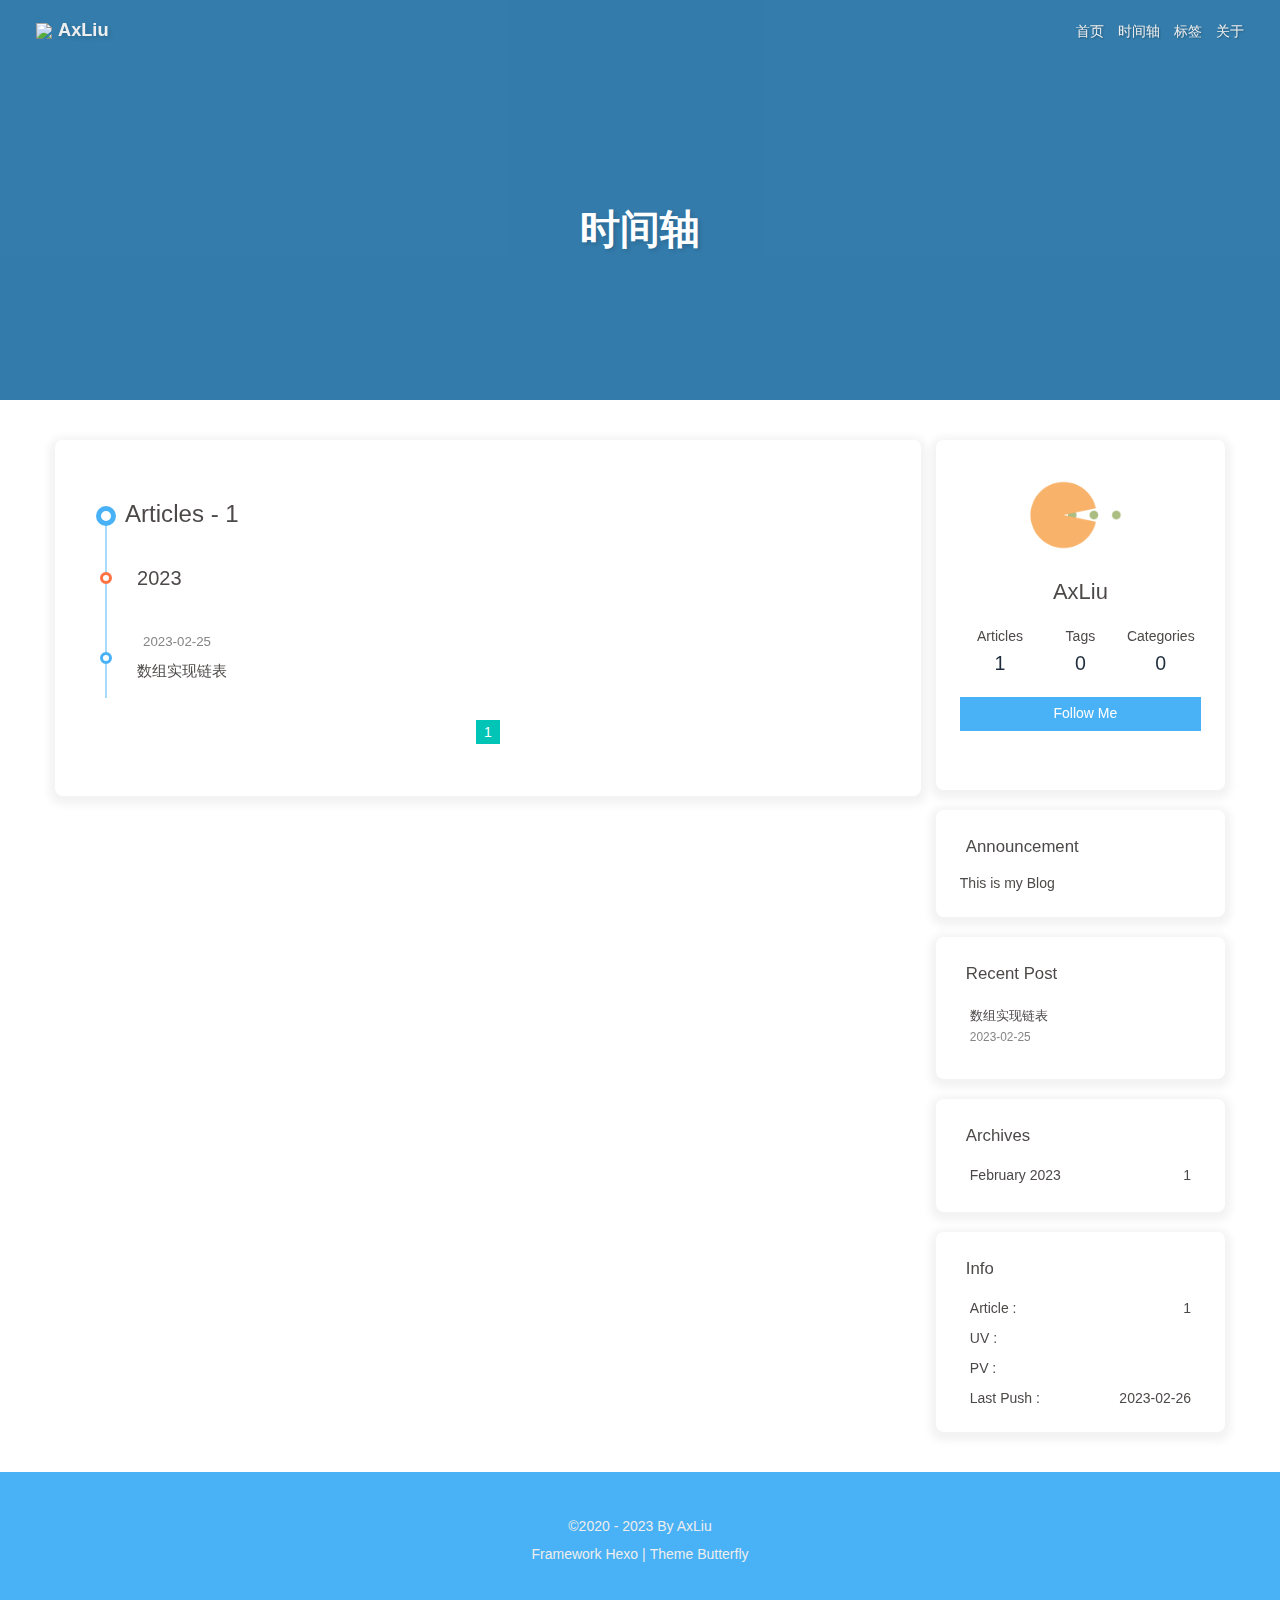
==== archives/index.html @ 7ba91d06 "Site updated: 2023-02-26 23:54:55" ====
<!DOCTYPE html><html lang="en" data-theme="light"><head><meta charset="UTF-8"><meta http-equiv="X-UA-Compatible" content="IE=edge"><meta name="viewport" content="width=device-width, initial-scale=1.0, maximum-scale=1.0"><title>时间轴 | AxLiu</title><meta name="author" content="AxLiu"><meta name="copyright" content="AxLiu"><meta name="format-detection" content="telephone=no"><meta name="theme-color" content="#ffffff"><meta property="og:type" content="website">
<meta property="og:title" content="时间轴">
<meta property="og:url" content="http://example.com/archives/index.html">
<meta property="og:site_name" content="AxLiu">
<meta property="og:locale" content="en_US">
<meta property="og:image" content="https://cdn.jsdelivr.net/gh/AxLiupore/Hexo-images@main/images/%E5%BE%AE%E4%BF%A1%E5%9B%BE%E7%89%87_20221120155552.jpg">
<meta property="article:author" content="AxLiu">
<meta name="twitter:card" content="summary">
<meta name="twitter:image" content="https://cdn.jsdelivr.net/gh/AxLiupore/Hexo-images@main/images/%E5%BE%AE%E4%BF%A1%E5%9B%BE%E7%89%87_20221120155552.jpg"><link rel="shortcut icon" href="/img/favicon.png"><link rel="canonical" href="http://example.com/archives/index.html"><link rel="preconnect" href="//cdn.jsdelivr.net"/><link rel="preconnect" href="//busuanzi.ibruce.info"/><link rel="stylesheet" href="/css/index.css"><link rel="stylesheet" href="https://cdn.jsdelivr.net/npm/@fortawesome/fontawesome-free/css/all.min.css" media="print" onload="this.media='all'"><link rel="stylesheet" href="https://cdn.jsdelivr.net/npm/@fancyapps/ui/dist/fancybox.min.css" media="print" onload="this.media='all'"><script>const GLOBAL_CONFIG = { 
  root: '/',
  algolia: undefined,
  localSearch: undefined,
  translate: undefined,
  noticeOutdate: undefined,
  highlight: {"plugin":"highlighjs","highlightCopy":true,"highlightLang":true,"highlightHeightLimit":230},
  copy: {
    success: 'Copy successfully',
    error: 'Copy error',
    noSupport: 'The browser does not support'
  },
  relativeDate: {
    homepage: false,
    post: false
  },
  runtime: '',
  date_suffix: {
    just: 'Just',
    min: 'minutes ago',
    hour: 'hours ago',
    day: 'days ago',
    month: 'months ago'
  },
  copyright: undefined,
  lightbox: 'fancybox',
  Snackbar: undefined,
  source: {
    justifiedGallery: {
      js: 'https://cdn.jsdelivr.net/npm/flickr-justified-gallery/dist/fjGallery.min.js',
      css: 'https://cdn.jsdelivr.net/npm/flickr-justified-gallery/dist/fjGallery.min.css'
    }
  },
  isPhotoFigcaption: false,
  islazyload: false,
  isAnchor: false,
  percent: {
    toc: true,
    rightside: false,
  }
}</script><script id="config-diff">var GLOBAL_CONFIG_SITE = {
  title: '时间轴',
  isPost: false,
  isHome: false,
  isHighlightShrink: false,
  isToc: false,
  postUpdate: '2023-02-26 23:54:55'
}</script><noscript><style type="text/css">
  #nav {
    opacity: 1
  }
  .justified-gallery img {
    opacity: 1
  }

  #recent-posts time,
  #post-meta time {
    display: inline !important
  }
</style></noscript><script>(win=>{
    win.saveToLocal = {
      set: function setWithExpiry(key, value, ttl) {
        if (ttl === 0) return
        const now = new Date()
        const expiryDay = ttl * 86400000
        const item = {
          value: value,
          expiry: now.getTime() + expiryDay,
        }
        localStorage.setItem(key, JSON.stringify(item))
      },

      get: function getWithExpiry(key) {
        const itemStr = localStorage.getItem(key)

        if (!itemStr) {
          return undefined
        }
        const item = JSON.parse(itemStr)
        const now = new Date()

        if (now.getTime() > item.expiry) {
          localStorage.removeItem(key)
          return undefined
        }
        return item.value
      }
    }
  
    win.getScript = url => new Promise((resolve, reject) => {
      const script = document.createElement('script')
      script.src = url
      script.async = true
      script.onerror = reject
      script.onload = script.onreadystatechange = function() {
        const loadState = this.readyState
        if (loadState && loadState !== 'loaded' && loadState !== 'complete') return
        script.onload = script.onreadystatechange = null
        resolve()
      }
      document.head.appendChild(script)
    })
  
    win.getCSS = (url,id = false) => new Promise((resolve, reject) => {
      const link = document.createElement('link')
      link.rel = 'stylesheet'
      link.href = url
      if (id) link.id = id
      link.onerror = reject
      link.onload = link.onreadystatechange = function() {
        const loadState = this.readyState
        if (loadState && loadState !== 'loaded' && loadState !== 'complete') return
        link.onload = link.onreadystatechange = null
        resolve()
      }
      document.head.appendChild(link)
    })
  
      win.activateDarkMode = function () {
        document.documentElement.setAttribute('data-theme', 'dark')
        if (document.querySelector('meta[name="theme-color"]') !== null) {
          document.querySelector('meta[name="theme-color"]').setAttribute('content', '#0d0d0d')
        }
      }
      win.activateLightMode = function () {
        document.documentElement.setAttribute('data-theme', 'light')
        if (document.querySelector('meta[name="theme-color"]') !== null) {
          document.querySelector('meta[name="theme-color"]').setAttribute('content', '#ffffff')
        }
      }
      const t = saveToLocal.get('theme')
    
          if (t === 'dark') activateDarkMode()
          else if (t === 'light') activateLightMode()
        
      const asideStatus = saveToLocal.get('aside-status')
      if (asideStatus !== undefined) {
        if (asideStatus === 'hide') {
          document.documentElement.classList.add('hide-aside')
        } else {
          document.documentElement.classList.remove('hide-aside')
        }
      }
    
    const detectApple = () => {
      if(/iPad|iPhone|iPod|Macintosh/.test(navigator.userAgent)){
        document.documentElement.classList.add('apple')
      }
    }
    detectApple()
    })(window)</script><meta name="generator" content="Hexo 6.3.0"></head><body><div id="web_bg"></div><div id="sidebar"><div id="menu-mask"></div><div id="sidebar-menus"><div class="avatar-img is-center"><img src="https://cdn.jsdelivr.net/gh/AxLiupore/Hexo-images@main/images/%E5%BE%AE%E4%BF%A1%E5%9B%BE%E7%89%87_20221120155552.jpg" onerror="onerror=null;src='/img/friend_404.gif'" alt="avatar"/></div><div class="sidebar-site-data site-data is-center"><a href="/archives/"><div class="headline">Articles</div><div class="length-num">1</div></a><a href="/tags/"><div class="headline">Tags</div><div class="length-num">0</div></a><a href="/categories/"><div class="headline">Categories</div><div class="length-num">0</div></a></div><hr/><div class="menus_items"><div class="menus_item"><a class="site-page" href="/"><i class="fa-fw fas fa-home"></i><span> 首页</span></a></div><div class="menus_item"><a class="site-page" href="/archives/"><i class="fa-fw fas fa-archive"></i><span> 时间轴</span></a></div><div class="menus_item"><a class="site-page" href="/tags/"><i class="fa-fw fas fa-tags"></i><span> 标签</span></a></div><div class="menus_item"><a class="site-page" href="/about/"><i class="fa-fw fas fa-heart"></i><span> 关于</span></a></div></div></div></div><div class="page" id="body-wrap"><header class="not-home-page" id="page-header"><nav id="nav"><span id="blog-info"><a href="/" title="AxLiu"><img class="site-icon" src="https://cdn.jsdelivr.net/gh/AxLiupore/Hexo-images@main/images/a0092f9ecc8a70c751312e664e17a0a.png"/><span class="site-name">AxLiu</span></a></span><div id="menus"><div class="menus_items"><div class="menus_item"><a class="site-page" href="/"><i class="fa-fw fas fa-home"></i><span> 首页</span></a></div><div class="menus_item"><a class="site-page" href="/archives/"><i class="fa-fw fas fa-archive"></i><span> 时间轴</span></a></div><div class="menus_item"><a class="site-page" href="/tags/"><i class="fa-fw fas fa-tags"></i><span> 标签</span></a></div><div class="menus_item"><a class="site-page" href="/about/"><i class="fa-fw fas fa-heart"></i><span> 关于</span></a></div></div><div id="toggle-menu"><a class="site-page" href="javascript:void(0);"><i class="fas fa-bars fa-fw"></i></a></div></div></nav><div id="page-site-info"><h1 id="site-title">时间轴</h1></div></header><main class="layout" id="content-inner"><div id="archive"><div class="article-sort-title">Articles - 1</div><div class="article-sort"><div class="article-sort-item year">2023</div><div class="article-sort-item no-article-cover"><div class="article-sort-item-info"><div class="article-sort-item-time"><i class="far fa-calendar-alt"></i><time class="post-meta-date-created" datetime="2023-02-25T13:13:46.000Z" title="Created 2023-02-25 21:13:46">2023-02-25</time></div><a class="article-sort-item-title" href="/2023/02/25/%E6%95%B0%E7%BB%84%E5%AE%9E%E7%8E%B0%E9%93%BE%E8%A1%A8/" title="数组实现链表">数组实现链表</a></div></div></div><nav id="pagination"><div class="pagination"><span class="page-number current">1</span></div></nav></div><div class="aside-content" id="aside-content"><div class="card-widget card-info"><div class="is-center"><div class="avatar-img"><img src="https://cdn.jsdelivr.net/gh/AxLiupore/Hexo-images@main/images/%E5%BE%AE%E4%BF%A1%E5%9B%BE%E7%89%87_20221120155552.jpg" onerror="this.onerror=null;this.src='/img/friend_404.gif'" alt="avatar"/></div><div class="author-info__name">AxLiu</div><div class="author-info__description"></div></div><div class="card-info-data site-data is-center"><a href="/archives/"><div class="headline">Articles</div><div class="length-num">1</div></a><a href="/tags/"><div class="headline">Tags</div><div class="length-num">0</div></a><a href="/categories/"><div class="headline">Categories</div><div class="length-num">0</div></a></div><a id="card-info-btn" target="_blank" rel="noopener" href="https://github.com/AxLiupore"><i class="fab fa-github"></i><span>Follow Me</span></a><div class="card-info-social-icons is-center"><a class="social-icon" href="https://github.com/AxLiupore" target="_blank" title="Github"><i class="fab fa-github"></i></a><a class="social-icon" href="/276836658@qq.com" target="_blank" title="Email"><i class="fas fa-envelope"></i></a></div></div><div class="card-widget card-announcement"><div class="item-headline"><i class="fas fa-bullhorn fa-shake"></i><span>Announcement</span></div><div class="announcement_content">This is my Blog</div></div><div class="sticky_layout"><div class="card-widget card-recent-post"><div class="item-headline"><i class="fas fa-history"></i><span>Recent Post</span></div><div class="aside-list"><div class="aside-list-item no-cover"><div class="content"><a class="title" href="/2023/02/25/%E6%95%B0%E7%BB%84%E5%AE%9E%E7%8E%B0%E9%93%BE%E8%A1%A8/" title="数组实现链表">数组实现链表</a><time datetime="2023-02-25T13:13:46.000Z" title="Created 2023-02-25 21:13:46">2023-02-25</time></div></div></div></div><div class="card-widget card-archives"><div class="item-headline"><i class="fas fa-archive"></i><span>Archives</span></div><ul class="card-archive-list"><li class="card-archive-list-item"><a class="card-archive-list-link" href="/archives/2023/02/"><span class="card-archive-list-date">February 2023</span><span class="card-archive-list-count">1</span></a></li></ul></div><div class="card-widget card-webinfo"><div class="item-headline"><i class="fas fa-chart-line"></i><span>Info</span></div><div class="webinfo"><div class="webinfo-item"><div class="item-name">Article :</div><div class="item-count">1</div></div><div class="webinfo-item"><div class="item-name">UV :</div><div class="item-count" id="busuanzi_value_site_uv"><i class="fa-solid fa-spinner fa-spin"></i></div></div><div class="webinfo-item"><div class="item-name">PV :</div><div class="item-count" id="busuanzi_value_site_pv"><i class="fa-solid fa-spinner fa-spin"></i></div></div><div class="webinfo-item"><div class="item-name">Last Push :</div><div class="item-count" id="last-push-date" data-lastPushDate="2023-02-26T15:54:55.258Z"><i class="fa-solid fa-spinner fa-spin"></i></div></div></div></div></div></div></main><footer id="footer"><div id="footer-wrap"><div class="copyright">&copy;2020 - 2023 By AxLiu</div><div class="framework-info"><span>Framework </span><a target="_blank" rel="noopener" href="https://hexo.io">Hexo</a><span class="footer-separator">|</span><span>Theme </span><a target="_blank" rel="noopener" href="https://github.com/jerryc127/hexo-theme-butterfly">Butterfly</a></div></div></footer></div><div id="rightside"><div id="rightside-config-hide"><button id="darkmode" type="button" title="Switch Between Light And Dark Mode"><i class="fas fa-adjust"></i></button><button id="hide-aside-btn" type="button" title="Toggle between single-column and double-column"><i class="fas fa-arrows-alt-h"></i></button></div><div id="rightside-config-show"><button id="rightside_config" type="button" title="Setting"><i class="fas fa-cog fa-spin"></i></button><button id="go-up" type="button" title="Back To Top"><span class="scroll-percent"></span><i class="fas fa-arrow-up"></i></button></div></div><div><script src="/js/utils.js"></script><script src="/js/main.js"></script><script src="https://cdn.jsdelivr.net/npm/@fancyapps/ui/dist/fancybox.umd.min.js"></script><div class="js-pjax"></div><script async data-pjax src="//busuanzi.ibruce.info/busuanzi/2.3/busuanzi.pure.mini.js"></script></div></body></html>
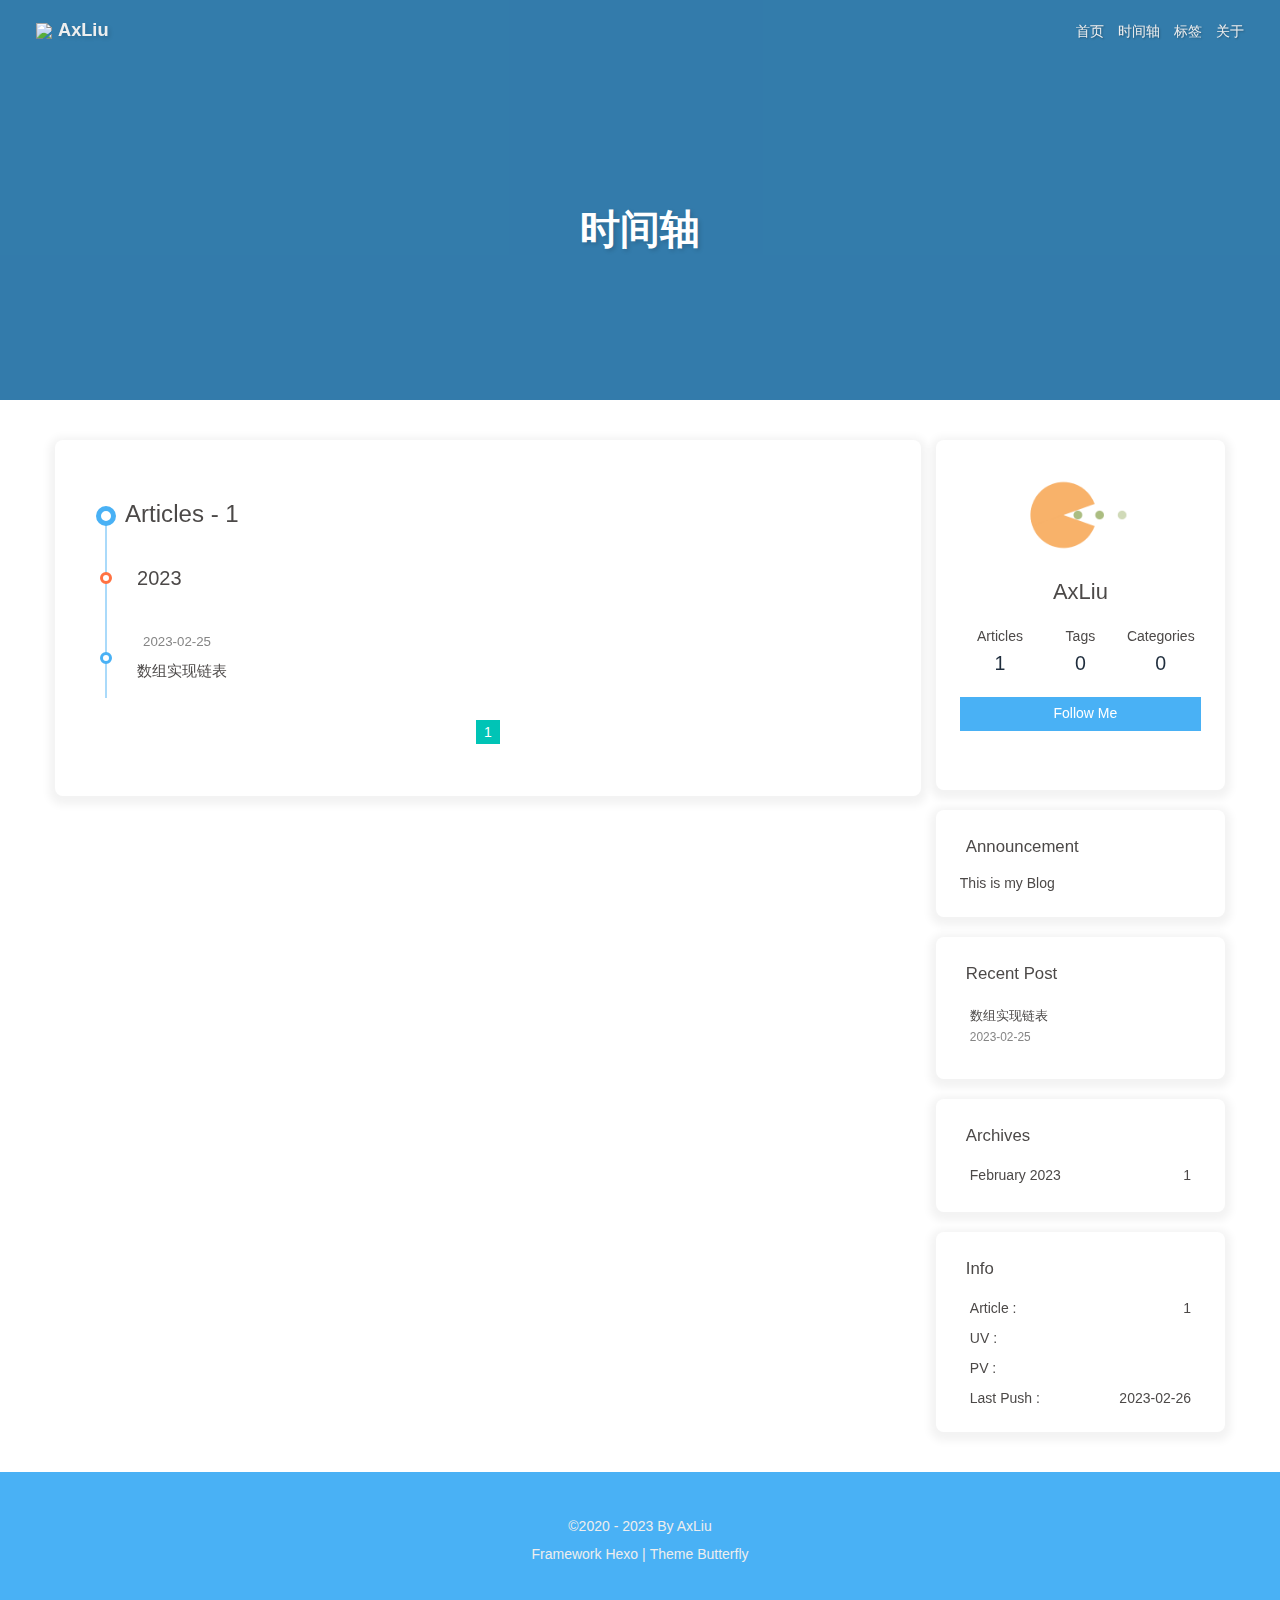
==== commit 728dbd9a: "Site updated: 2023-02-27 00:10:09" ====
--- a/archives/index.html
+++ b/archives/index.html
@@ -52,7 +52,7 @@
   isHome: false,
   isHighlightShrink: false,
   isToc: false,
-  postUpdate: '2023-02-26 23:54:55'
+  postUpdate: '2023-02-27 00:10:09'
 }</script><noscript><style type="text/css">
   #nav {
     opacity: 1
@@ -156,4 +156,4 @@
       }
     }
     detectApple()
-    })(window)</script><meta name="generator" content="Hexo 6.3.0"></head><body><div id="web_bg"></div><div id="sidebar"><div id="menu-mask"></div><div id="sidebar-menus"><div class="avatar-img is-center"><img src="https://cdn.jsdelivr.net/gh/AxLiupore/Hexo-images@main/images/%E5%BE%AE%E4%BF%A1%E5%9B%BE%E7%89%87_20221120155552.jpg" onerror="onerror=null;src='/img/friend_404.gif'" alt="avatar"/></div><div class="sidebar-site-data site-data is-center"><a href="/archives/"><div class="headline">Articles</div><div class="length-num">1</div></a><a href="/tags/"><div class="headline">Tags</div><div class="length-num">0</div></a><a href="/categories/"><div class="headline">Categories</div><div class="length-num">0</div></a></div><hr/><div class="menus_items"><div class="menus_item"><a class="site-page" href="/"><i class="fa-fw fas fa-home"></i><span> 首页</span></a></div><div class="menus_item"><a class="site-page" href="/archives/"><i class="fa-fw fas fa-archive"></i><span> 时间轴</span></a></div><div class="menus_item"><a class="site-page" href="/tags/"><i class="fa-fw fas fa-tags"></i><span> 标签</span></a></div><div class="menus_item"><a class="site-page" href="/about/"><i class="fa-fw fas fa-heart"></i><span> 关于</span></a></div></div></div></div><div class="page" id="body-wrap"><header class="not-home-page" id="page-header"><nav id="nav"><span id="blog-info"><a href="/" title="AxLiu"><img class="site-icon" src="https://cdn.jsdelivr.net/gh/AxLiupore/Hexo-images@main/images/a0092f9ecc8a70c751312e664e17a0a.png"/><span class="site-name">AxLiu</span></a></span><div id="menus"><div class="menus_items"><div class="menus_item"><a class="site-page" href="/"><i class="fa-fw fas fa-home"></i><span> 首页</span></a></div><div class="menus_item"><a class="site-page" href="/archives/"><i class="fa-fw fas fa-archive"></i><span> 时间轴</span></a></div><div class="menus_item"><a class="site-page" href="/tags/"><i class="fa-fw fas fa-tags"></i><span> 标签</span></a></div><div class="menus_item"><a class="site-page" href="/about/"><i class="fa-fw fas fa-heart"></i><span> 关于</span></a></div></div><div id="toggle-menu"><a class="site-page" href="javascript:void(0);"><i class="fas fa-bars fa-fw"></i></a></div></div></nav><div id="page-site-info"><h1 id="site-title">时间轴</h1></div></header><main class="layout" id="content-inner"><div id="archive"><div class="article-sort-title">Articles - 1</div><div class="article-sort"><div class="article-sort-item year">2023</div><div class="article-sort-item no-article-cover"><div class="article-sort-item-info"><div class="article-sort-item-time"><i class="far fa-calendar-alt"></i><time class="post-meta-date-created" datetime="2023-02-25T13:13:46.000Z" title="Created 2023-02-25 21:13:46">2023-02-25</time></div><a class="article-sort-item-title" href="/2023/02/25/%E6%95%B0%E7%BB%84%E5%AE%9E%E7%8E%B0%E9%93%BE%E8%A1%A8/" title="数组实现链表">数组实现链表</a></div></div></div><nav id="pagination"><div class="pagination"><span class="page-number current">1</span></div></nav></div><div class="aside-content" id="aside-content"><div class="card-widget card-info"><div class="is-center"><div class="avatar-img"><img src="https://cdn.jsdelivr.net/gh/AxLiupore/Hexo-images@main/images/%E5%BE%AE%E4%BF%A1%E5%9B%BE%E7%89%87_20221120155552.jpg" onerror="this.onerror=null;this.src='/img/friend_404.gif'" alt="avatar"/></div><div class="author-info__name">AxLiu</div><div class="author-info__description"></div></div><div class="card-info-data site-data is-center"><a href="/archives/"><div class="headline">Articles</div><div class="length-num">1</div></a><a href="/tags/"><div class="headline">Tags</div><div class="length-num">0</div></a><a href="/categories/"><div class="headline">Categories</div><div class="length-num">0</div></a></div><a id="card-info-btn" target="_blank" rel="noopener" href="https://github.com/AxLiupore"><i class="fab fa-github"></i><span>Follow Me</span></a><div class="card-info-social-icons is-center"><a class="social-icon" href="https://github.com/AxLiupore" target="_blank" title="Github"><i class="fab fa-github"></i></a><a class="social-icon" href="/276836658@qq.com" target="_blank" title="Email"><i class="fas fa-envelope"></i></a></div></div><div class="card-widget card-announcement"><div class="item-headline"><i class="fas fa-bullhorn fa-shake"></i><span>Announcement</span></div><div class="announcement_content">This is my Blog</div></div><div class="sticky_layout"><div class="card-widget card-recent-post"><div class="item-headline"><i class="fas fa-history"></i><span>Recent Post</span></div><div class="aside-list"><div class="aside-list-item no-cover"><div class="content"><a class="title" href="/2023/02/25/%E6%95%B0%E7%BB%84%E5%AE%9E%E7%8E%B0%E9%93%BE%E8%A1%A8/" title="数组实现链表">数组实现链表</a><time datetime="2023-02-25T13:13:46.000Z" title="Created 2023-02-25 21:13:46">2023-02-25</time></div></div></div></div><div class="card-widget card-archives"><div class="item-headline"><i class="fas fa-archive"></i><span>Archives</span></div><ul class="card-archive-list"><li class="card-archive-list-item"><a class="card-archive-list-link" href="/archives/2023/02/"><span class="card-archive-list-date">February 2023</span><span class="card-archive-list-count">1</span></a></li></ul></div><div class="card-widget card-webinfo"><div class="item-headline"><i class="fas fa-chart-line"></i><span>Info</span></div><div class="webinfo"><div class="webinfo-item"><div class="item-name">Article :</div><div class="item-count">1</div></div><div class="webinfo-item"><div class="item-name">UV :</div><div class="item-count" id="busuanzi_value_site_uv"><i class="fa-solid fa-spinner fa-spin"></i></div></div><div class="webinfo-item"><div class="item-name">PV :</div><div class="item-count" id="busuanzi_value_site_pv"><i class="fa-solid fa-spinner fa-spin"></i></div></div><div class="webinfo-item"><div class="item-name">Last Push :</div><div class="item-count" id="last-push-date" data-lastPushDate="2023-02-26T15:54:55.258Z"><i class="fa-solid fa-spinner fa-spin"></i></div></div></div></div></div></div></main><footer id="footer"><div id="footer-wrap"><div class="copyright">&copy;2020 - 2023 By AxLiu</div><div class="framework-info"><span>Framework </span><a target="_blank" rel="noopener" href="https://hexo.io">Hexo</a><span class="footer-separator">|</span><span>Theme </span><a target="_blank" rel="noopener" href="https://github.com/jerryc127/hexo-theme-butterfly">Butterfly</a></div></div></footer></div><div id="rightside"><div id="rightside-config-hide"><button id="darkmode" type="button" title="Switch Between Light And Dark Mode"><i class="fas fa-adjust"></i></button><button id="hide-aside-btn" type="button" title="Toggle between single-column and double-column"><i class="fas fa-arrows-alt-h"></i></button></div><div id="rightside-config-show"><button id="rightside_config" type="button" title="Setting"><i class="fas fa-cog fa-spin"></i></button><button id="go-up" type="button" title="Back To Top"><span class="scroll-percent"></span><i class="fas fa-arrow-up"></i></button></div></div><div><script src="/js/utils.js"></script><script src="/js/main.js"></script><script src="https://cdn.jsdelivr.net/npm/@fancyapps/ui/dist/fancybox.umd.min.js"></script><div class="js-pjax"></div><script async data-pjax src="//busuanzi.ibruce.info/busuanzi/2.3/busuanzi.pure.mini.js"></script></div></body></html>+    })(window)</script><meta name="generator" content="Hexo 6.3.0"></head><body><div id="web_bg"></div><div id="sidebar"><div id="menu-mask"></div><div id="sidebar-menus"><div class="avatar-img is-center"><img src="https://cdn.jsdelivr.net/gh/AxLiupore/Hexo-images@main/images/%E5%BE%AE%E4%BF%A1%E5%9B%BE%E7%89%87_20221120155552.jpg" onerror="onerror=null;src='/img/friend_404.gif'" alt="avatar"/></div><div class="sidebar-site-data site-data is-center"><a href="/archives/"><div class="headline">Articles</div><div class="length-num">1</div></a><a href="/tags/"><div class="headline">Tags</div><div class="length-num">0</div></a><a href="/categories/"><div class="headline">Categories</div><div class="length-num">0</div></a></div><hr/><div class="menus_items"><div class="menus_item"><a class="site-page" href="/"><i class="fa-fw fas fa-home"></i><span> 首页</span></a></div><div class="menus_item"><a class="site-page" href="/archives/"><i class="fa-fw fas fa-archive"></i><span> 时间轴</span></a></div><div class="menus_item"><a class="site-page" href="/tags/"><i class="fa-fw fas fa-tags"></i><span> 标签</span></a></div><div class="menus_item"><a class="site-page" href="/about/"><i class="fa-fw fas fa-heart"></i><span> 关于</span></a></div></div></div></div><div class="page" id="body-wrap"><header class="not-home-page" id="page-header"><nav id="nav"><span id="blog-info"><a href="/" title="AxLiu"><img class="site-icon" src="https://cdn.jsdelivr.net/gh/AxLiupore/Hexo-images@main/images/a0092f9ecc8a70c751312e664e17a0a.png"/><span class="site-name">AxLiu</span></a></span><div id="menus"><div class="menus_items"><div class="menus_item"><a class="site-page" href="/"><i class="fa-fw fas fa-home"></i><span> 首页</span></a></div><div class="menus_item"><a class="site-page" href="/archives/"><i class="fa-fw fas fa-archive"></i><span> 时间轴</span></a></div><div class="menus_item"><a class="site-page" href="/tags/"><i class="fa-fw fas fa-tags"></i><span> 标签</span></a></div><div class="menus_item"><a class="site-page" href="/about/"><i class="fa-fw fas fa-heart"></i><span> 关于</span></a></div></div><div id="toggle-menu"><a class="site-page" href="javascript:void(0);"><i class="fas fa-bars fa-fw"></i></a></div></div></nav><div id="page-site-info"><h1 id="site-title">时间轴</h1></div></header><main class="layout" id="content-inner"><div id="archive"><div class="article-sort-title">Articles - 1</div><div class="article-sort"><div class="article-sort-item year">2023</div><div class="article-sort-item no-article-cover"><div class="article-sort-item-info"><div class="article-sort-item-time"><i class="far fa-calendar-alt"></i><time class="post-meta-date-created" datetime="2023-02-25T13:13:46.000Z" title="Created 2023-02-25 21:13:46">2023-02-25</time></div><a class="article-sort-item-title" href="/2023/02/25/%E6%95%B0%E7%BB%84%E5%AE%9E%E7%8E%B0%E9%93%BE%E8%A1%A8/" title="数组实现链表">数组实现链表</a></div></div></div><nav id="pagination"><div class="pagination"><span class="page-number current">1</span></div></nav></div><div class="aside-content" id="aside-content"><div class="card-widget card-info"><div class="is-center"><div class="avatar-img"><img src="https://cdn.jsdelivr.net/gh/AxLiupore/Hexo-images@main/images/%E5%BE%AE%E4%BF%A1%E5%9B%BE%E7%89%87_20221120155552.jpg" onerror="this.onerror=null;this.src='/img/friend_404.gif'" alt="avatar"/></div><div class="author-info__name">AxLiu</div><div class="author-info__description"></div></div><div class="card-info-data site-data is-center"><a href="/archives/"><div class="headline">Articles</div><div class="length-num">1</div></a><a href="/tags/"><div class="headline">Tags</div><div class="length-num">0</div></a><a href="/categories/"><div class="headline">Categories</div><div class="length-num">0</div></a></div><a id="card-info-btn" target="_blank" rel="noopener" href="https://github.com/AxLiupore"><i class="fab fa-github"></i><span>Follow Me</span></a><div class="card-info-social-icons is-center"><a class="social-icon" href="https://github.com/AxLiupore" target="_blank" title="Github"><i class="fab fa-github"></i></a><a class="social-icon" href="/276836658@qq.com" target="_blank" title="Email"><i class="fas fa-envelope"></i></a></div></div><div class="card-widget card-announcement"><div class="item-headline"><i class="fas fa-bullhorn fa-shake"></i><span>Announcement</span></div><div class="announcement_content">This is my Blog</div></div><div class="sticky_layout"><div class="card-widget card-recent-post"><div class="item-headline"><i class="fas fa-history"></i><span>Recent Post</span></div><div class="aside-list"><div class="aside-list-item no-cover"><div class="content"><a class="title" href="/2023/02/25/%E6%95%B0%E7%BB%84%E5%AE%9E%E7%8E%B0%E9%93%BE%E8%A1%A8/" title="数组实现链表">数组实现链表</a><time datetime="2023-02-25T13:13:46.000Z" title="Created 2023-02-25 21:13:46">2023-02-25</time></div></div></div></div><div class="card-widget card-archives"><div class="item-headline"><i class="fas fa-archive"></i><span>Archives</span></div><ul class="card-archive-list"><li class="card-archive-list-item"><a class="card-archive-list-link" href="/archives/2023/02/"><span class="card-archive-list-date">February 2023</span><span class="card-archive-list-count">1</span></a></li></ul></div><div class="card-widget card-webinfo"><div class="item-headline"><i class="fas fa-chart-line"></i><span>Info</span></div><div class="webinfo"><div class="webinfo-item"><div class="item-name">Article :</div><div class="item-count">1</div></div><div class="webinfo-item"><div class="item-name">UV :</div><div class="item-count" id="busuanzi_value_site_uv"><i class="fa-solid fa-spinner fa-spin"></i></div></div><div class="webinfo-item"><div class="item-name">PV :</div><div class="item-count" id="busuanzi_value_site_pv"><i class="fa-solid fa-spinner fa-spin"></i></div></div><div class="webinfo-item"><div class="item-name">Last Push :</div><div class="item-count" id="last-push-date" data-lastPushDate="2023-02-26T16:10:09.525Z"><i class="fa-solid fa-spinner fa-spin"></i></div></div></div></div></div></div></main><footer id="footer"><div id="footer-wrap"><div class="copyright">&copy;2020 - 2023 By AxLiu</div><div class="framework-info"><span>Framework </span><a target="_blank" rel="noopener" href="https://hexo.io">Hexo</a><span class="footer-separator">|</span><span>Theme </span><a target="_blank" rel="noopener" href="https://github.com/jerryc127/hexo-theme-butterfly">Butterfly</a></div></div></footer></div><div id="rightside"><div id="rightside-config-hide"><button id="darkmode" type="button" title="Switch Between Light And Dark Mode"><i class="fas fa-adjust"></i></button><button id="hide-aside-btn" type="button" title="Toggle between single-column and double-column"><i class="fas fa-arrows-alt-h"></i></button></div><div id="rightside-config-show"><button id="rightside_config" type="button" title="Setting"><i class="fas fa-cog fa-spin"></i></button><button id="go-up" type="button" title="Back To Top"><span class="scroll-percent"></span><i class="fas fa-arrow-up"></i></button></div></div><div><script src="/js/utils.js"></script><script src="/js/main.js"></script><script src="https://cdn.jsdelivr.net/npm/@fancyapps/ui/dist/fancybox.umd.min.js"></script><div class="js-pjax"></div><script async data-pjax src="//busuanzi.ibruce.info/busuanzi/2.3/busuanzi.pure.mini.js"></script></div></body></html>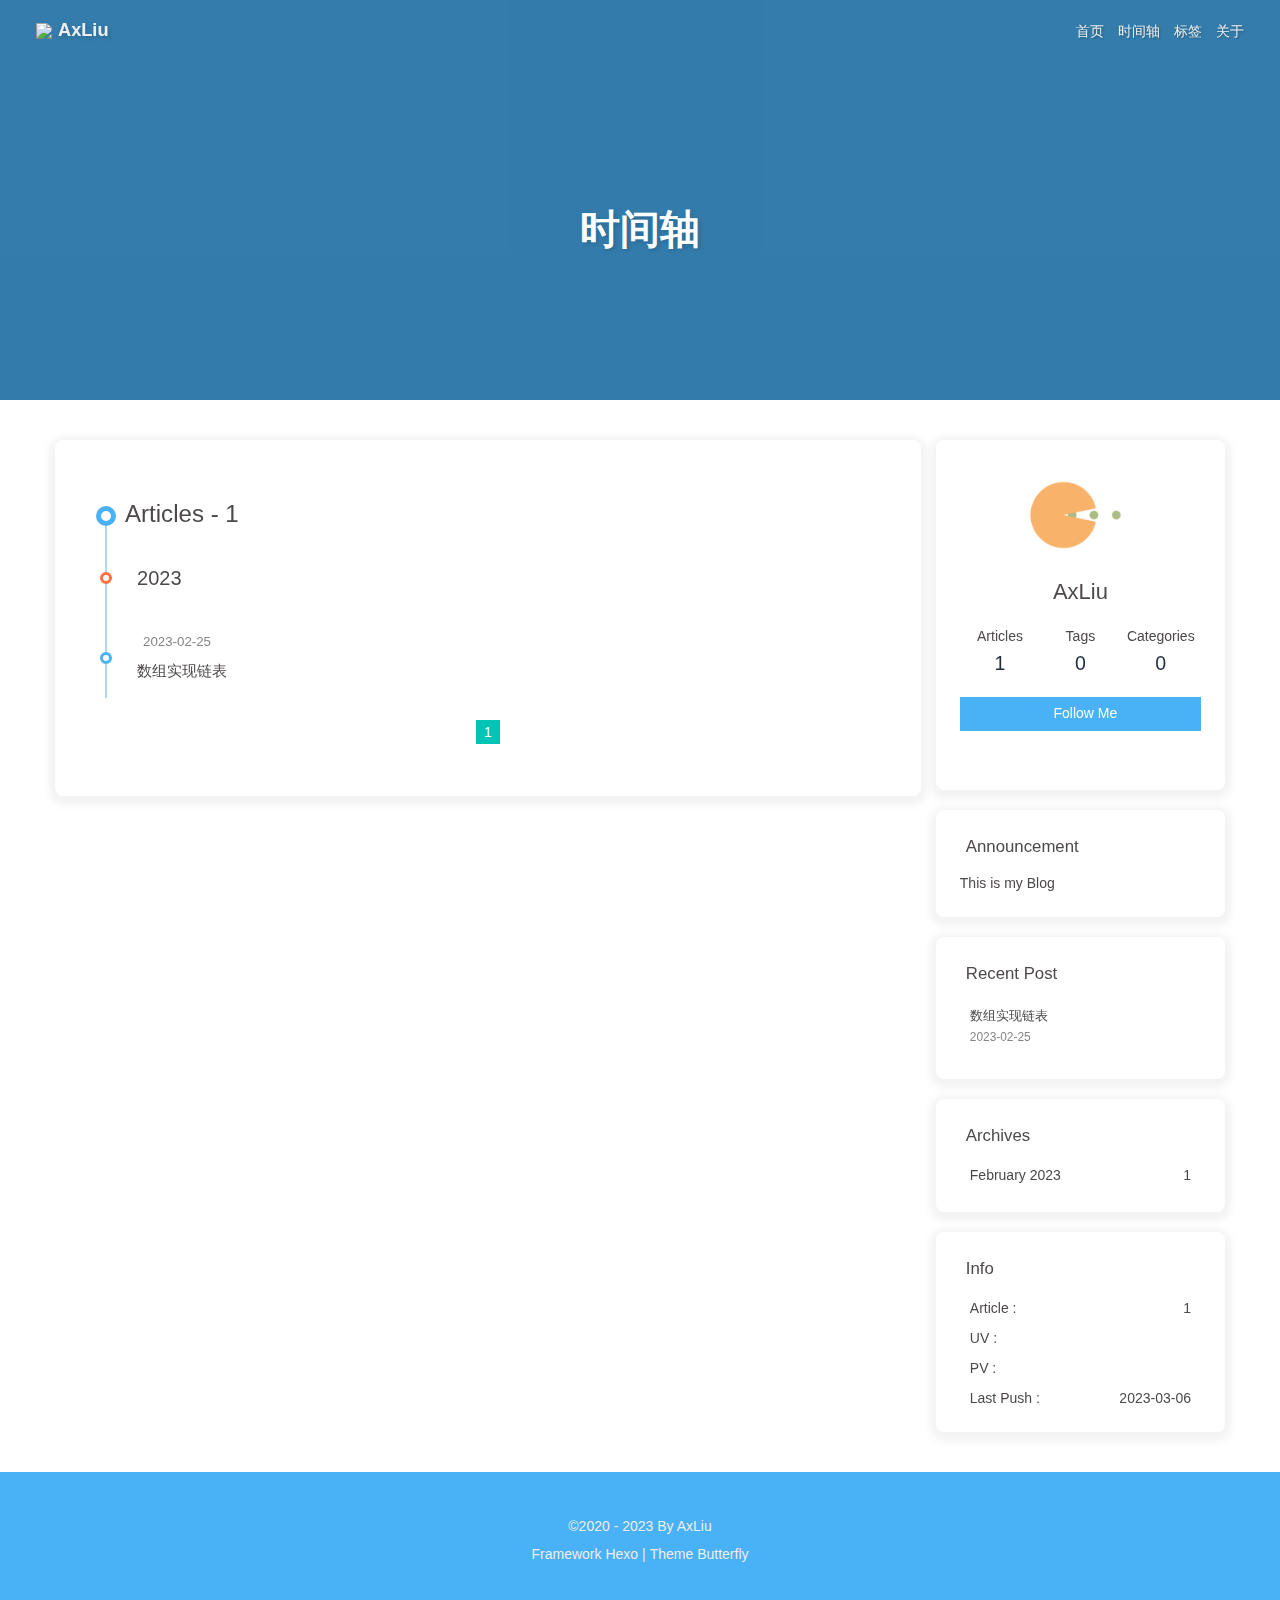
==== commit 59f405c1: "Site updated: 2023-03-06 18:34:09" ====
--- a/archives/index.html
+++ b/archives/index.html
@@ -52,7 +52,7 @@
   isHome: false,
   isHighlightShrink: false,
   isToc: false,
-  postUpdate: '2023-02-27 00:10:09'
+  postUpdate: '2023-03-06 18:34:00'
 }</script><noscript><style type="text/css">
   #nav {
     opacity: 1
@@ -156,4 +156,4 @@
       }
     }
     detectApple()
-    })(window)</script><meta name="generator" content="Hexo 6.3.0"></head><body><div id="web_bg"></div><div id="sidebar"><div id="menu-mask"></div><div id="sidebar-menus"><div class="avatar-img is-center"><img src="https://cdn.jsdelivr.net/gh/AxLiupore/Hexo-images@main/images/%E5%BE%AE%E4%BF%A1%E5%9B%BE%E7%89%87_20221120155552.jpg" onerror="onerror=null;src='/img/friend_404.gif'" alt="avatar"/></div><div class="sidebar-site-data site-data is-center"><a href="/archives/"><div class="headline">Articles</div><div class="length-num">1</div></a><a href="/tags/"><div class="headline">Tags</div><div class="length-num">0</div></a><a href="/categories/"><div class="headline">Categories</div><div class="length-num">0</div></a></div><hr/><div class="menus_items"><div class="menus_item"><a class="site-page" href="/"><i class="fa-fw fas fa-home"></i><span> 首页</span></a></div><div class="menus_item"><a class="site-page" href="/archives/"><i class="fa-fw fas fa-archive"></i><span> 时间轴</span></a></div><div class="menus_item"><a class="site-page" href="/tags/"><i class="fa-fw fas fa-tags"></i><span> 标签</span></a></div><div class="menus_item"><a class="site-page" href="/about/"><i class="fa-fw fas fa-heart"></i><span> 关于</span></a></div></div></div></div><div class="page" id="body-wrap"><header class="not-home-page" id="page-header"><nav id="nav"><span id="blog-info"><a href="/" title="AxLiu"><img class="site-icon" src="https://cdn.jsdelivr.net/gh/AxLiupore/Hexo-images@main/images/a0092f9ecc8a70c751312e664e17a0a.png"/><span class="site-name">AxLiu</span></a></span><div id="menus"><div class="menus_items"><div class="menus_item"><a class="site-page" href="/"><i class="fa-fw fas fa-home"></i><span> 首页</span></a></div><div class="menus_item"><a class="site-page" href="/archives/"><i class="fa-fw fas fa-archive"></i><span> 时间轴</span></a></div><div class="menus_item"><a class="site-page" href="/tags/"><i class="fa-fw fas fa-tags"></i><span> 标签</span></a></div><div class="menus_item"><a class="site-page" href="/about/"><i class="fa-fw fas fa-heart"></i><span> 关于</span></a></div></div><div id="toggle-menu"><a class="site-page" href="javascript:void(0);"><i class="fas fa-bars fa-fw"></i></a></div></div></nav><div id="page-site-info"><h1 id="site-title">时间轴</h1></div></header><main class="layout" id="content-inner"><div id="archive"><div class="article-sort-title">Articles - 1</div><div class="article-sort"><div class="article-sort-item year">2023</div><div class="article-sort-item no-article-cover"><div class="article-sort-item-info"><div class="article-sort-item-time"><i class="far fa-calendar-alt"></i><time class="post-meta-date-created" datetime="2023-02-25T13:13:46.000Z" title="Created 2023-02-25 21:13:46">2023-02-25</time></div><a class="article-sort-item-title" href="/2023/02/25/%E6%95%B0%E7%BB%84%E5%AE%9E%E7%8E%B0%E9%93%BE%E8%A1%A8/" title="数组实现链表">数组实现链表</a></div></div></div><nav id="pagination"><div class="pagination"><span class="page-number current">1</span></div></nav></div><div class="aside-content" id="aside-content"><div class="card-widget card-info"><div class="is-center"><div class="avatar-img"><img src="https://cdn.jsdelivr.net/gh/AxLiupore/Hexo-images@main/images/%E5%BE%AE%E4%BF%A1%E5%9B%BE%E7%89%87_20221120155552.jpg" onerror="this.onerror=null;this.src='/img/friend_404.gif'" alt="avatar"/></div><div class="author-info__name">AxLiu</div><div class="author-info__description"></div></div><div class="card-info-data site-data is-center"><a href="/archives/"><div class="headline">Articles</div><div class="length-num">1</div></a><a href="/tags/"><div class="headline">Tags</div><div class="length-num">0</div></a><a href="/categories/"><div class="headline">Categories</div><div class="length-num">0</div></a></div><a id="card-info-btn" target="_blank" rel="noopener" href="https://github.com/AxLiupore"><i class="fab fa-github"></i><span>Follow Me</span></a><div class="card-info-social-icons is-center"><a class="social-icon" href="https://github.com/AxLiupore" target="_blank" title="Github"><i class="fab fa-github"></i></a><a class="social-icon" href="/276836658@qq.com" target="_blank" title="Email"><i class="fas fa-envelope"></i></a></div></div><div class="card-widget card-announcement"><div class="item-headline"><i class="fas fa-bullhorn fa-shake"></i><span>Announcement</span></div><div class="announcement_content">This is my Blog</div></div><div class="sticky_layout"><div class="card-widget card-recent-post"><div class="item-headline"><i class="fas fa-history"></i><span>Recent Post</span></div><div class="aside-list"><div class="aside-list-item no-cover"><div class="content"><a class="title" href="/2023/02/25/%E6%95%B0%E7%BB%84%E5%AE%9E%E7%8E%B0%E9%93%BE%E8%A1%A8/" title="数组实现链表">数组实现链表</a><time datetime="2023-02-25T13:13:46.000Z" title="Created 2023-02-25 21:13:46">2023-02-25</time></div></div></div></div><div class="card-widget card-archives"><div class="item-headline"><i class="fas fa-archive"></i><span>Archives</span></div><ul class="card-archive-list"><li class="card-archive-list-item"><a class="card-archive-list-link" href="/archives/2023/02/"><span class="card-archive-list-date">February 2023</span><span class="card-archive-list-count">1</span></a></li></ul></div><div class="card-widget card-webinfo"><div class="item-headline"><i class="fas fa-chart-line"></i><span>Info</span></div><div class="webinfo"><div class="webinfo-item"><div class="item-name">Article :</div><div class="item-count">1</div></div><div class="webinfo-item"><div class="item-name">UV :</div><div class="item-count" id="busuanzi_value_site_uv"><i class="fa-solid fa-spinner fa-spin"></i></div></div><div class="webinfo-item"><div class="item-name">PV :</div><div class="item-count" id="busuanzi_value_site_pv"><i class="fa-solid fa-spinner fa-spin"></i></div></div><div class="webinfo-item"><div class="item-name">Last Push :</div><div class="item-count" id="last-push-date" data-lastPushDate="2023-02-26T16:10:09.525Z"><i class="fa-solid fa-spinner fa-spin"></i></div></div></div></div></div></div></main><footer id="footer"><div id="footer-wrap"><div class="copyright">&copy;2020 - 2023 By AxLiu</div><div class="framework-info"><span>Framework </span><a target="_blank" rel="noopener" href="https://hexo.io">Hexo</a><span class="footer-separator">|</span><span>Theme </span><a target="_blank" rel="noopener" href="https://github.com/jerryc127/hexo-theme-butterfly">Butterfly</a></div></div></footer></div><div id="rightside"><div id="rightside-config-hide"><button id="darkmode" type="button" title="Switch Between Light And Dark Mode"><i class="fas fa-adjust"></i></button><button id="hide-aside-btn" type="button" title="Toggle between single-column and double-column"><i class="fas fa-arrows-alt-h"></i></button></div><div id="rightside-config-show"><button id="rightside_config" type="button" title="Setting"><i class="fas fa-cog fa-spin"></i></button><button id="go-up" type="button" title="Back To Top"><span class="scroll-percent"></span><i class="fas fa-arrow-up"></i></button></div></div><div><script src="/js/utils.js"></script><script src="/js/main.js"></script><script src="https://cdn.jsdelivr.net/npm/@fancyapps/ui/dist/fancybox.umd.min.js"></script><div class="js-pjax"></div><script async data-pjax src="//busuanzi.ibruce.info/busuanzi/2.3/busuanzi.pure.mini.js"></script></div></body></html>+    })(window)</script><meta name="generator" content="Hexo 6.3.0"></head><body><div id="web_bg"></div><div id="sidebar"><div id="menu-mask"></div><div id="sidebar-menus"><div class="avatar-img is-center"><img src="https://cdn.jsdelivr.net/gh/AxLiupore/Hexo-images@main/images/%E5%BE%AE%E4%BF%A1%E5%9B%BE%E7%89%87_20221120155552.jpg" onerror="onerror=null;src='/img/friend_404.gif'" alt="avatar"/></div><div class="sidebar-site-data site-data is-center"><a href="/archives/"><div class="headline">Articles</div><div class="length-num">1</div></a><a href="/tags/"><div class="headline">Tags</div><div class="length-num">0</div></a><a href="/categories/"><div class="headline">Categories</div><div class="length-num">0</div></a></div><hr/><div class="menus_items"><div class="menus_item"><a class="site-page" href="/"><i class="fa-fw fas fa-home"></i><span> 首页</span></a></div><div class="menus_item"><a class="site-page" href="/archives/"><i class="fa-fw fas fa-archive"></i><span> 时间轴</span></a></div><div class="menus_item"><a class="site-page" href="/tags/"><i class="fa-fw fas fa-tags"></i><span> 标签</span></a></div><div class="menus_item"><a class="site-page" href="/about/"><i class="fa-fw fas fa-heart"></i><span> 关于</span></a></div></div></div></div><div class="page" id="body-wrap"><header class="not-home-page" id="page-header"><nav id="nav"><span id="blog-info"><a href="/" title="AxLiu"><img class="site-icon" src="https://cdn.jsdelivr.net/gh/AxLiupore/Hexo-images@main/images/a0092f9ecc8a70c751312e664e17a0a.png"/><span class="site-name">AxLiu</span></a></span><div id="menus"><div class="menus_items"><div class="menus_item"><a class="site-page" href="/"><i class="fa-fw fas fa-home"></i><span> 首页</span></a></div><div class="menus_item"><a class="site-page" href="/archives/"><i class="fa-fw fas fa-archive"></i><span> 时间轴</span></a></div><div class="menus_item"><a class="site-page" href="/tags/"><i class="fa-fw fas fa-tags"></i><span> 标签</span></a></div><div class="menus_item"><a class="site-page" href="/about/"><i class="fa-fw fas fa-heart"></i><span> 关于</span></a></div></div><div id="toggle-menu"><a class="site-page" href="javascript:void(0);"><i class="fas fa-bars fa-fw"></i></a></div></div></nav><div id="page-site-info"><h1 id="site-title">时间轴</h1></div></header><main class="layout" id="content-inner"><div id="archive"><div class="article-sort-title">Articles - 1</div><div class="article-sort"><div class="article-sort-item year">2023</div><div class="article-sort-item no-article-cover"><div class="article-sort-item-info"><div class="article-sort-item-time"><i class="far fa-calendar-alt"></i><time class="post-meta-date-created" datetime="2023-02-25T13:13:46.000Z" title="Created 2023-02-25 21:13:46">2023-02-25</time></div><a class="article-sort-item-title" href="/2023/02/25/%E6%95%B0%E7%BB%84%E5%AE%9E%E7%8E%B0%E9%93%BE%E8%A1%A8/" title="数组实现链表">数组实现链表</a></div></div></div><nav id="pagination"><div class="pagination"><span class="page-number current">1</span></div></nav></div><div class="aside-content" id="aside-content"><div class="card-widget card-info"><div class="is-center"><div class="avatar-img"><img src="https://cdn.jsdelivr.net/gh/AxLiupore/Hexo-images@main/images/%E5%BE%AE%E4%BF%A1%E5%9B%BE%E7%89%87_20221120155552.jpg" onerror="this.onerror=null;this.src='/img/friend_404.gif'" alt="avatar"/></div><div class="author-info__name">AxLiu</div><div class="author-info__description"></div></div><div class="card-info-data site-data is-center"><a href="/archives/"><div class="headline">Articles</div><div class="length-num">1</div></a><a href="/tags/"><div class="headline">Tags</div><div class="length-num">0</div></a><a href="/categories/"><div class="headline">Categories</div><div class="length-num">0</div></a></div><a id="card-info-btn" target="_blank" rel="noopener" href="https://github.com/AxLiupore"><i class="fab fa-github"></i><span>Follow Me</span></a><div class="card-info-social-icons is-center"><a class="social-icon" href="https://github.com/AxLiupore" target="_blank" title="Github"><i class="fab fa-github"></i></a><a class="social-icon" href="/276836658@qq.com" target="_blank" title="Email"><i class="fas fa-envelope"></i></a></div></div><div class="card-widget card-announcement"><div class="item-headline"><i class="fas fa-bullhorn fa-shake"></i><span>Announcement</span></div><div class="announcement_content">This is my Blog</div></div><div class="sticky_layout"><div class="card-widget card-recent-post"><div class="item-headline"><i class="fas fa-history"></i><span>Recent Post</span></div><div class="aside-list"><div class="aside-list-item no-cover"><div class="content"><a class="title" href="/2023/02/25/%E6%95%B0%E7%BB%84%E5%AE%9E%E7%8E%B0%E9%93%BE%E8%A1%A8/" title="数组实现链表">数组实现链表</a><time datetime="2023-02-25T13:13:46.000Z" title="Created 2023-02-25 21:13:46">2023-02-25</time></div></div></div></div><div class="card-widget card-archives"><div class="item-headline"><i class="fas fa-archive"></i><span>Archives</span></div><ul class="card-archive-list"><li class="card-archive-list-item"><a class="card-archive-list-link" href="/archives/2023/02/"><span class="card-archive-list-date">February 2023</span><span class="card-archive-list-count">1</span></a></li></ul></div><div class="card-widget card-webinfo"><div class="item-headline"><i class="fas fa-chart-line"></i><span>Info</span></div><div class="webinfo"><div class="webinfo-item"><div class="item-name">Article :</div><div class="item-count">1</div></div><div class="webinfo-item"><div class="item-name">UV :</div><div class="item-count" id="busuanzi_value_site_uv"><i class="fa-solid fa-spinner fa-spin"></i></div></div><div class="webinfo-item"><div class="item-name">PV :</div><div class="item-count" id="busuanzi_value_site_pv"><i class="fa-solid fa-spinner fa-spin"></i></div></div><div class="webinfo-item"><div class="item-name">Last Push :</div><div class="item-count" id="last-push-date" data-lastPushDate="2023-03-06T10:34:00.674Z"><i class="fa-solid fa-spinner fa-spin"></i></div></div></div></div></div></div></main><footer id="footer"><div id="footer-wrap"><div class="copyright">&copy;2020 - 2023 By AxLiu</div><div class="framework-info"><span>Framework </span><a target="_blank" rel="noopener" href="https://hexo.io">Hexo</a><span class="footer-separator">|</span><span>Theme </span><a target="_blank" rel="noopener" href="https://github.com/jerryc127/hexo-theme-butterfly">Butterfly</a></div></div></footer></div><div id="rightside"><div id="rightside-config-hide"><button id="darkmode" type="button" title="Switch Between Light And Dark Mode"><i class="fas fa-adjust"></i></button><button id="hide-aside-btn" type="button" title="Toggle between single-column and double-column"><i class="fas fa-arrows-alt-h"></i></button></div><div id="rightside-config-show"><button id="rightside_config" type="button" title="Setting"><i class="fas fa-cog fa-spin"></i></button><button id="go-up" type="button" title="Back To Top"><span class="scroll-percent"></span><i class="fas fa-arrow-up"></i></button></div></div><div><script src="/js/utils.js"></script><script src="/js/main.js"></script><script src="https://cdn.jsdelivr.net/npm/@fancyapps/ui/dist/fancybox.umd.min.js"></script><div class="js-pjax"></div><script async data-pjax src="//busuanzi.ibruce.info/busuanzi/2.3/busuanzi.pure.mini.js"></script></div></body></html>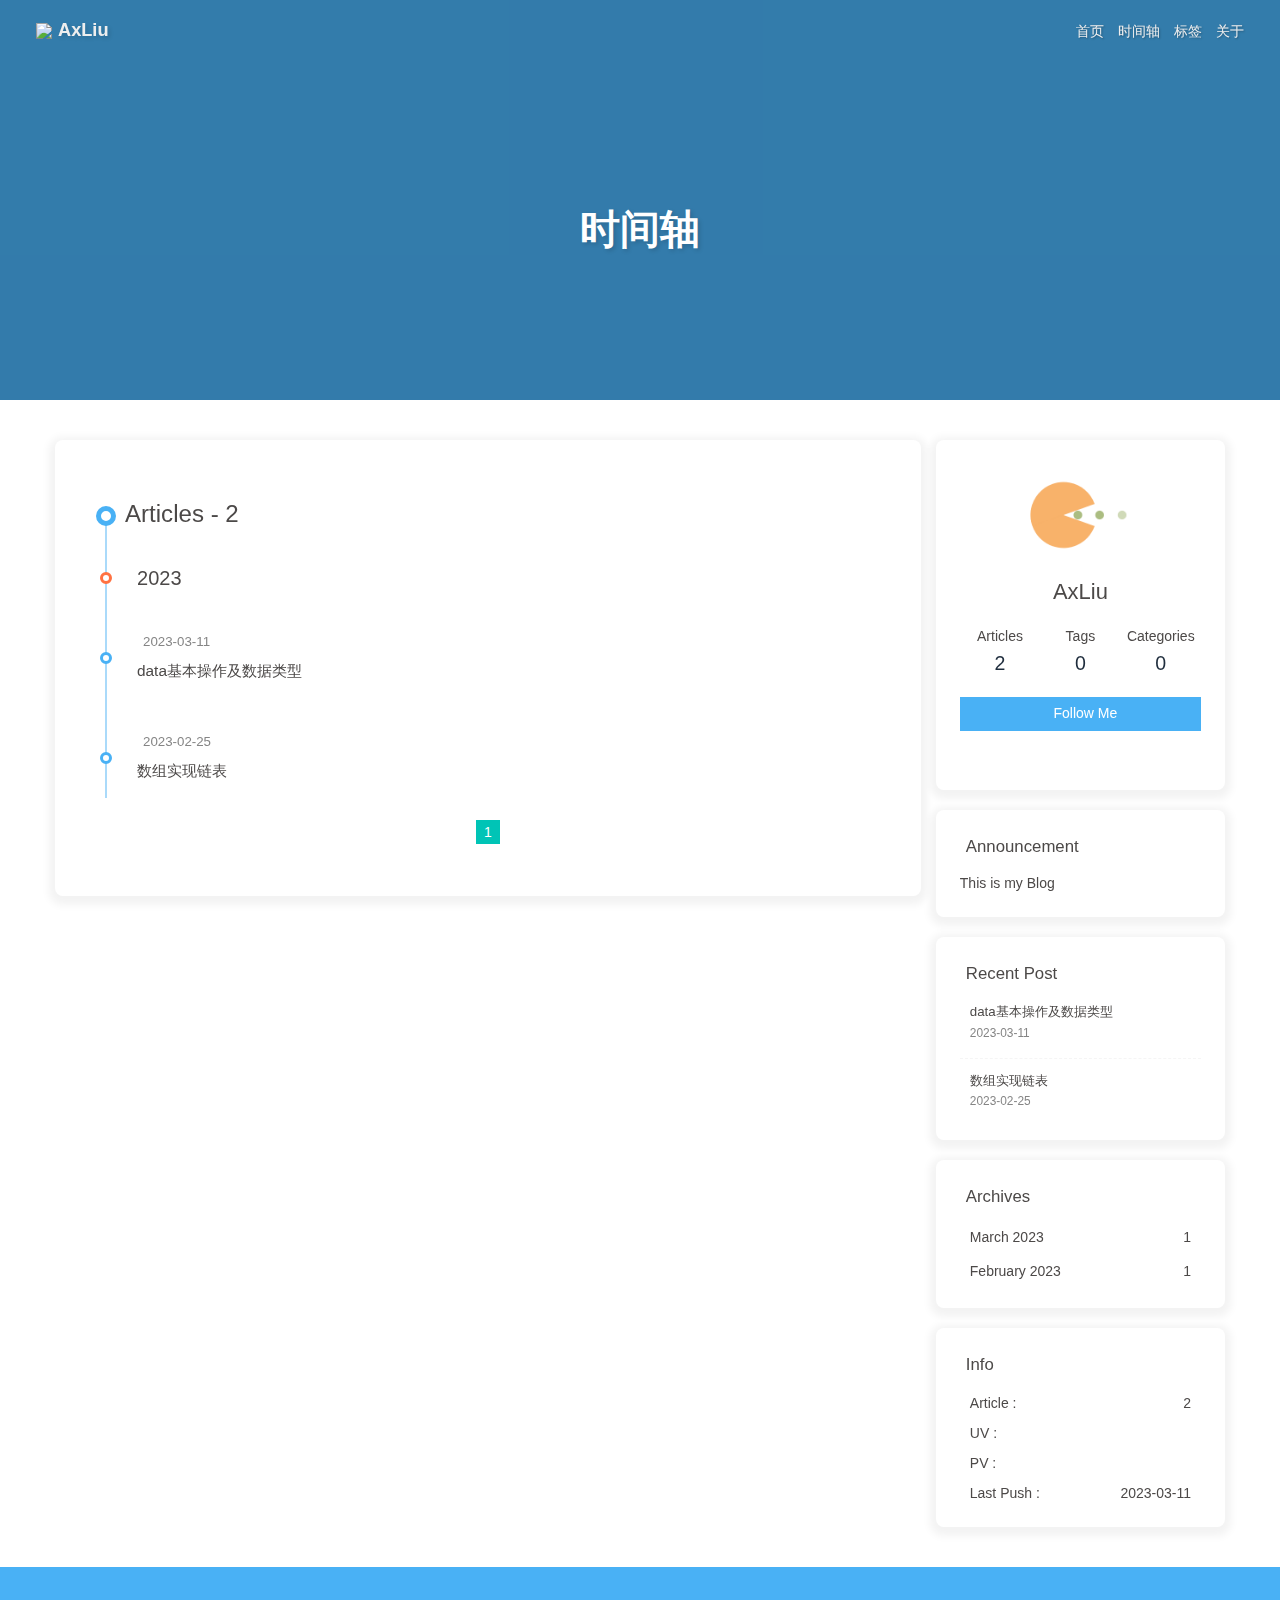
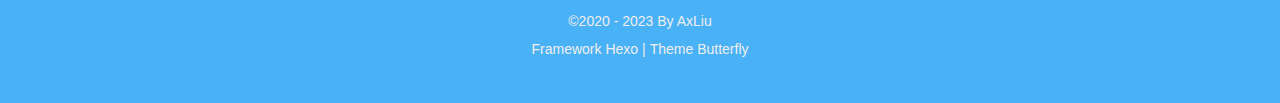
==== commit 9560521f: "Site updated: 2023-03-11 09:32:47" ====
--- a/archives/index.html
+++ b/archives/index.html
@@ -52,7 +52,7 @@
   isHome: false,
   isHighlightShrink: false,
   isToc: false,
-  postUpdate: '2023-03-06 18:34:00'
+  postUpdate: '2023-03-11 09:32:45'
 }</script><noscript><style type="text/css">
   #nav {
     opacity: 1
@@ -156,4 +156,4 @@
       }
     }
     detectApple()
-    })(window)</script><meta name="generator" content="Hexo 6.3.0"></head><body><div id="web_bg"></div><div id="sidebar"><div id="menu-mask"></div><div id="sidebar-menus"><div class="avatar-img is-center"><img src="https://cdn.jsdelivr.net/gh/AxLiupore/Hexo-images@main/images/%E5%BE%AE%E4%BF%A1%E5%9B%BE%E7%89%87_20221120155552.jpg" onerror="onerror=null;src='/img/friend_404.gif'" alt="avatar"/></div><div class="sidebar-site-data site-data is-center"><a href="/archives/"><div class="headline">Articles</div><div class="length-num">1</div></a><a href="/tags/"><div class="headline">Tags</div><div class="length-num">0</div></a><a href="/categories/"><div class="headline">Categories</div><div class="length-num">0</div></a></div><hr/><div class="menus_items"><div class="menus_item"><a class="site-page" href="/"><i class="fa-fw fas fa-home"></i><span> 首页</span></a></div><div class="menus_item"><a class="site-page" href="/archives/"><i class="fa-fw fas fa-archive"></i><span> 时间轴</span></a></div><div class="menus_item"><a class="site-page" href="/tags/"><i class="fa-fw fas fa-tags"></i><span> 标签</span></a></div><div class="menus_item"><a class="site-page" href="/about/"><i class="fa-fw fas fa-heart"></i><span> 关于</span></a></div></div></div></div><div class="page" id="body-wrap"><header class="not-home-page" id="page-header"><nav id="nav"><span id="blog-info"><a href="/" title="AxLiu"><img class="site-icon" src="https://cdn.jsdelivr.net/gh/AxLiupore/Hexo-images@main/images/a0092f9ecc8a70c751312e664e17a0a.png"/><span class="site-name">AxLiu</span></a></span><div id="menus"><div class="menus_items"><div class="menus_item"><a class="site-page" href="/"><i class="fa-fw fas fa-home"></i><span> 首页</span></a></div><div class="menus_item"><a class="site-page" href="/archives/"><i class="fa-fw fas fa-archive"></i><span> 时间轴</span></a></div><div class="menus_item"><a class="site-page" href="/tags/"><i class="fa-fw fas fa-tags"></i><span> 标签</span></a></div><div class="menus_item"><a class="site-page" href="/about/"><i class="fa-fw fas fa-heart"></i><span> 关于</span></a></div></div><div id="toggle-menu"><a class="site-page" href="javascript:void(0);"><i class="fas fa-bars fa-fw"></i></a></div></div></nav><div id="page-site-info"><h1 id="site-title">时间轴</h1></div></header><main class="layout" id="content-inner"><div id="archive"><div class="article-sort-title">Articles - 1</div><div class="article-sort"><div class="article-sort-item year">2023</div><div class="article-sort-item no-article-cover"><div class="article-sort-item-info"><div class="article-sort-item-time"><i class="far fa-calendar-alt"></i><time class="post-meta-date-created" datetime="2023-02-25T13:13:46.000Z" title="Created 2023-02-25 21:13:46">2023-02-25</time></div><a class="article-sort-item-title" href="/2023/02/25/%E6%95%B0%E7%BB%84%E5%AE%9E%E7%8E%B0%E9%93%BE%E8%A1%A8/" title="数组实现链表">数组实现链表</a></div></div></div><nav id="pagination"><div class="pagination"><span class="page-number current">1</span></div></nav></div><div class="aside-content" id="aside-content"><div class="card-widget card-info"><div class="is-center"><div class="avatar-img"><img src="https://cdn.jsdelivr.net/gh/AxLiupore/Hexo-images@main/images/%E5%BE%AE%E4%BF%A1%E5%9B%BE%E7%89%87_20221120155552.jpg" onerror="this.onerror=null;this.src='/img/friend_404.gif'" alt="avatar"/></div><div class="author-info__name">AxLiu</div><div class="author-info__description"></div></div><div class="card-info-data site-data is-center"><a href="/archives/"><div class="headline">Articles</div><div class="length-num">1</div></a><a href="/tags/"><div class="headline">Tags</div><div class="length-num">0</div></a><a href="/categories/"><div class="headline">Categories</div><div class="length-num">0</div></a></div><a id="card-info-btn" target="_blank" rel="noopener" href="https://github.com/AxLiupore"><i class="fab fa-github"></i><span>Follow Me</span></a><div class="card-info-social-icons is-center"><a class="social-icon" href="https://github.com/AxLiupore" target="_blank" title="Github"><i class="fab fa-github"></i></a><a class="social-icon" href="/276836658@qq.com" target="_blank" title="Email"><i class="fas fa-envelope"></i></a></div></div><div class="card-widget card-announcement"><div class="item-headline"><i class="fas fa-bullhorn fa-shake"></i><span>Announcement</span></div><div class="announcement_content">This is my Blog</div></div><div class="sticky_layout"><div class="card-widget card-recent-post"><div class="item-headline"><i class="fas fa-history"></i><span>Recent Post</span></div><div class="aside-list"><div class="aside-list-item no-cover"><div class="content"><a class="title" href="/2023/02/25/%E6%95%B0%E7%BB%84%E5%AE%9E%E7%8E%B0%E9%93%BE%E8%A1%A8/" title="数组实现链表">数组实现链表</a><time datetime="2023-02-25T13:13:46.000Z" title="Created 2023-02-25 21:13:46">2023-02-25</time></div></div></div></div><div class="card-widget card-archives"><div class="item-headline"><i class="fas fa-archive"></i><span>Archives</span></div><ul class="card-archive-list"><li class="card-archive-list-item"><a class="card-archive-list-link" href="/archives/2023/02/"><span class="card-archive-list-date">February 2023</span><span class="card-archive-list-count">1</span></a></li></ul></div><div class="card-widget card-webinfo"><div class="item-headline"><i class="fas fa-chart-line"></i><span>Info</span></div><div class="webinfo"><div class="webinfo-item"><div class="item-name">Article :</div><div class="item-count">1</div></div><div class="webinfo-item"><div class="item-name">UV :</div><div class="item-count" id="busuanzi_value_site_uv"><i class="fa-solid fa-spinner fa-spin"></i></div></div><div class="webinfo-item"><div class="item-name">PV :</div><div class="item-count" id="busuanzi_value_site_pv"><i class="fa-solid fa-spinner fa-spin"></i></div></div><div class="webinfo-item"><div class="item-name">Last Push :</div><div class="item-count" id="last-push-date" data-lastPushDate="2023-03-06T10:34:00.674Z"><i class="fa-solid fa-spinner fa-spin"></i></div></div></div></div></div></div></main><footer id="footer"><div id="footer-wrap"><div class="copyright">&copy;2020 - 2023 By AxLiu</div><div class="framework-info"><span>Framework </span><a target="_blank" rel="noopener" href="https://hexo.io">Hexo</a><span class="footer-separator">|</span><span>Theme </span><a target="_blank" rel="noopener" href="https://github.com/jerryc127/hexo-theme-butterfly">Butterfly</a></div></div></footer></div><div id="rightside"><div id="rightside-config-hide"><button id="darkmode" type="button" title="Switch Between Light And Dark Mode"><i class="fas fa-adjust"></i></button><button id="hide-aside-btn" type="button" title="Toggle between single-column and double-column"><i class="fas fa-arrows-alt-h"></i></button></div><div id="rightside-config-show"><button id="rightside_config" type="button" title="Setting"><i class="fas fa-cog fa-spin"></i></button><button id="go-up" type="button" title="Back To Top"><span class="scroll-percent"></span><i class="fas fa-arrow-up"></i></button></div></div><div><script src="/js/utils.js"></script><script src="/js/main.js"></script><script src="https://cdn.jsdelivr.net/npm/@fancyapps/ui/dist/fancybox.umd.min.js"></script><div class="js-pjax"></div><script async data-pjax src="//busuanzi.ibruce.info/busuanzi/2.3/busuanzi.pure.mini.js"></script></div></body></html>+    })(window)</script><meta name="generator" content="Hexo 6.3.0"></head><body><div id="web_bg"></div><div id="sidebar"><div id="menu-mask"></div><div id="sidebar-menus"><div class="avatar-img is-center"><img src="https://cdn.jsdelivr.net/gh/AxLiupore/Hexo-images@main/images/%E5%BE%AE%E4%BF%A1%E5%9B%BE%E7%89%87_20221120155552.jpg" onerror="onerror=null;src='/img/friend_404.gif'" alt="avatar"/></div><div class="sidebar-site-data site-data is-center"><a href="/archives/"><div class="headline">Articles</div><div class="length-num">2</div></a><a href="/tags/"><div class="headline">Tags</div><div class="length-num">0</div></a><a href="/categories/"><div class="headline">Categories</div><div class="length-num">0</div></a></div><hr/><div class="menus_items"><div class="menus_item"><a class="site-page" href="/"><i class="fa-fw fas fa-home"></i><span> 首页</span></a></div><div class="menus_item"><a class="site-page" href="/archives/"><i class="fa-fw fas fa-archive"></i><span> 时间轴</span></a></div><div class="menus_item"><a class="site-page" href="/tags/"><i class="fa-fw fas fa-tags"></i><span> 标签</span></a></div><div class="menus_item"><a class="site-page" href="/about/"><i class="fa-fw fas fa-heart"></i><span> 关于</span></a></div></div></div></div><div class="page" id="body-wrap"><header class="not-home-page" id="page-header"><nav id="nav"><span id="blog-info"><a href="/" title="AxLiu"><img class="site-icon" src="https://cdn.jsdelivr.net/gh/AxLiupore/Hexo-images@main/images/a0092f9ecc8a70c751312e664e17a0a.png"/><span class="site-name">AxLiu</span></a></span><div id="menus"><div class="menus_items"><div class="menus_item"><a class="site-page" href="/"><i class="fa-fw fas fa-home"></i><span> 首页</span></a></div><div class="menus_item"><a class="site-page" href="/archives/"><i class="fa-fw fas fa-archive"></i><span> 时间轴</span></a></div><div class="menus_item"><a class="site-page" href="/tags/"><i class="fa-fw fas fa-tags"></i><span> 标签</span></a></div><div class="menus_item"><a class="site-page" href="/about/"><i class="fa-fw fas fa-heart"></i><span> 关于</span></a></div></div><div id="toggle-menu"><a class="site-page" href="javascript:void(0);"><i class="fas fa-bars fa-fw"></i></a></div></div></nav><div id="page-site-info"><h1 id="site-title">时间轴</h1></div></header><main class="layout" id="content-inner"><div id="archive"><div class="article-sort-title">Articles - 2</div><div class="article-sort"><div class="article-sort-item year">2023</div><div class="article-sort-item no-article-cover"><div class="article-sort-item-info"><div class="article-sort-item-time"><i class="far fa-calendar-alt"></i><time class="post-meta-date-created" datetime="2023-03-11T01:29:48.000Z" title="Created 2023-03-11 09:29:48">2023-03-11</time></div><a class="article-sort-item-title" href="/2023/03/11/data%E5%9F%BA%E6%9C%AC%E6%93%8D%E4%BD%9C%E5%8F%8A%E6%95%B0%E6%8D%AE%E7%B1%BB%E5%9E%8B/" title="data基本操作及数据类型">data基本操作及数据类型</a></div></div><div class="article-sort-item no-article-cover"><div class="article-sort-item-info"><div class="article-sort-item-time"><i class="far fa-calendar-alt"></i><time class="post-meta-date-created" datetime="2023-02-25T13:13:46.000Z" title="Created 2023-02-25 21:13:46">2023-02-25</time></div><a class="article-sort-item-title" href="/2023/02/25/%E6%95%B0%E7%BB%84%E5%AE%9E%E7%8E%B0%E9%93%BE%E8%A1%A8/" title="数组实现链表">数组实现链表</a></div></div></div><nav id="pagination"><div class="pagination"><span class="page-number current">1</span></div></nav></div><div class="aside-content" id="aside-content"><div class="card-widget card-info"><div class="is-center"><div class="avatar-img"><img src="https://cdn.jsdelivr.net/gh/AxLiupore/Hexo-images@main/images/%E5%BE%AE%E4%BF%A1%E5%9B%BE%E7%89%87_20221120155552.jpg" onerror="this.onerror=null;this.src='/img/friend_404.gif'" alt="avatar"/></div><div class="author-info__name">AxLiu</div><div class="author-info__description"></div></div><div class="card-info-data site-data is-center"><a href="/archives/"><div class="headline">Articles</div><div class="length-num">2</div></a><a href="/tags/"><div class="headline">Tags</div><div class="length-num">0</div></a><a href="/categories/"><div class="headline">Categories</div><div class="length-num">0</div></a></div><a id="card-info-btn" target="_blank" rel="noopener" href="https://github.com/AxLiupore"><i class="fab fa-github"></i><span>Follow Me</span></a><div class="card-info-social-icons is-center"><a class="social-icon" href="https://github.com/AxLiupore" target="_blank" title="Github"><i class="fab fa-github"></i></a><a class="social-icon" href="/276836658@qq.com" target="_blank" title="Email"><i class="fas fa-envelope"></i></a></div></div><div class="card-widget card-announcement"><div class="item-headline"><i class="fas fa-bullhorn fa-shake"></i><span>Announcement</span></div><div class="announcement_content">This is my Blog</div></div><div class="sticky_layout"><div class="card-widget card-recent-post"><div class="item-headline"><i class="fas fa-history"></i><span>Recent Post</span></div><div class="aside-list"><div class="aside-list-item no-cover"><div class="content"><a class="title" href="/2023/03/11/data%E5%9F%BA%E6%9C%AC%E6%93%8D%E4%BD%9C%E5%8F%8A%E6%95%B0%E6%8D%AE%E7%B1%BB%E5%9E%8B/" title="data基本操作及数据类型">data基本操作及数据类型</a><time datetime="2023-03-11T01:29:48.000Z" title="Created 2023-03-11 09:29:48">2023-03-11</time></div></div><div class="aside-list-item no-cover"><div class="content"><a class="title" href="/2023/02/25/%E6%95%B0%E7%BB%84%E5%AE%9E%E7%8E%B0%E9%93%BE%E8%A1%A8/" title="数组实现链表">数组实现链表</a><time datetime="2023-02-25T13:13:46.000Z" title="Created 2023-02-25 21:13:46">2023-02-25</time></div></div></div></div><div class="card-widget card-archives"><div class="item-headline"><i class="fas fa-archive"></i><span>Archives</span></div><ul class="card-archive-list"><li class="card-archive-list-item"><a class="card-archive-list-link" href="/archives/2023/03/"><span class="card-archive-list-date">March 2023</span><span class="card-archive-list-count">1</span></a></li><li class="card-archive-list-item"><a class="card-archive-list-link" href="/archives/2023/02/"><span class="card-archive-list-date">February 2023</span><span class="card-archive-list-count">1</span></a></li></ul></div><div class="card-widget card-webinfo"><div class="item-headline"><i class="fas fa-chart-line"></i><span>Info</span></div><div class="webinfo"><div class="webinfo-item"><div class="item-name">Article :</div><div class="item-count">2</div></div><div class="webinfo-item"><div class="item-name">UV :</div><div class="item-count" id="busuanzi_value_site_uv"><i class="fa-solid fa-spinner fa-spin"></i></div></div><div class="webinfo-item"><div class="item-name">PV :</div><div class="item-count" id="busuanzi_value_site_pv"><i class="fa-solid fa-spinner fa-spin"></i></div></div><div class="webinfo-item"><div class="item-name">Last Push :</div><div class="item-count" id="last-push-date" data-lastPushDate="2023-03-11T01:32:45.932Z"><i class="fa-solid fa-spinner fa-spin"></i></div></div></div></div></div></div></main><footer id="footer"><div id="footer-wrap"><div class="copyright">&copy;2020 - 2023 By AxLiu</div><div class="framework-info"><span>Framework </span><a target="_blank" rel="noopener" href="https://hexo.io">Hexo</a><span class="footer-separator">|</span><span>Theme </span><a target="_blank" rel="noopener" href="https://github.com/jerryc127/hexo-theme-butterfly">Butterfly</a></div></div></footer></div><div id="rightside"><div id="rightside-config-hide"><button id="darkmode" type="button" title="Switch Between Light And Dark Mode"><i class="fas fa-adjust"></i></button><button id="hide-aside-btn" type="button" title="Toggle between single-column and double-column"><i class="fas fa-arrows-alt-h"></i></button></div><div id="rightside-config-show"><button id="rightside_config" type="button" title="Setting"><i class="fas fa-cog fa-spin"></i></button><button id="go-up" type="button" title="Back To Top"><span class="scroll-percent"></span><i class="fas fa-arrow-up"></i></button></div></div><div><script src="/js/utils.js"></script><script src="/js/main.js"></script><script src="https://cdn.jsdelivr.net/npm/@fancyapps/ui/dist/fancybox.umd.min.js"></script><div class="js-pjax"></div><script async data-pjax src="//busuanzi.ibruce.info/busuanzi/2.3/busuanzi.pure.mini.js"></script></div></body></html>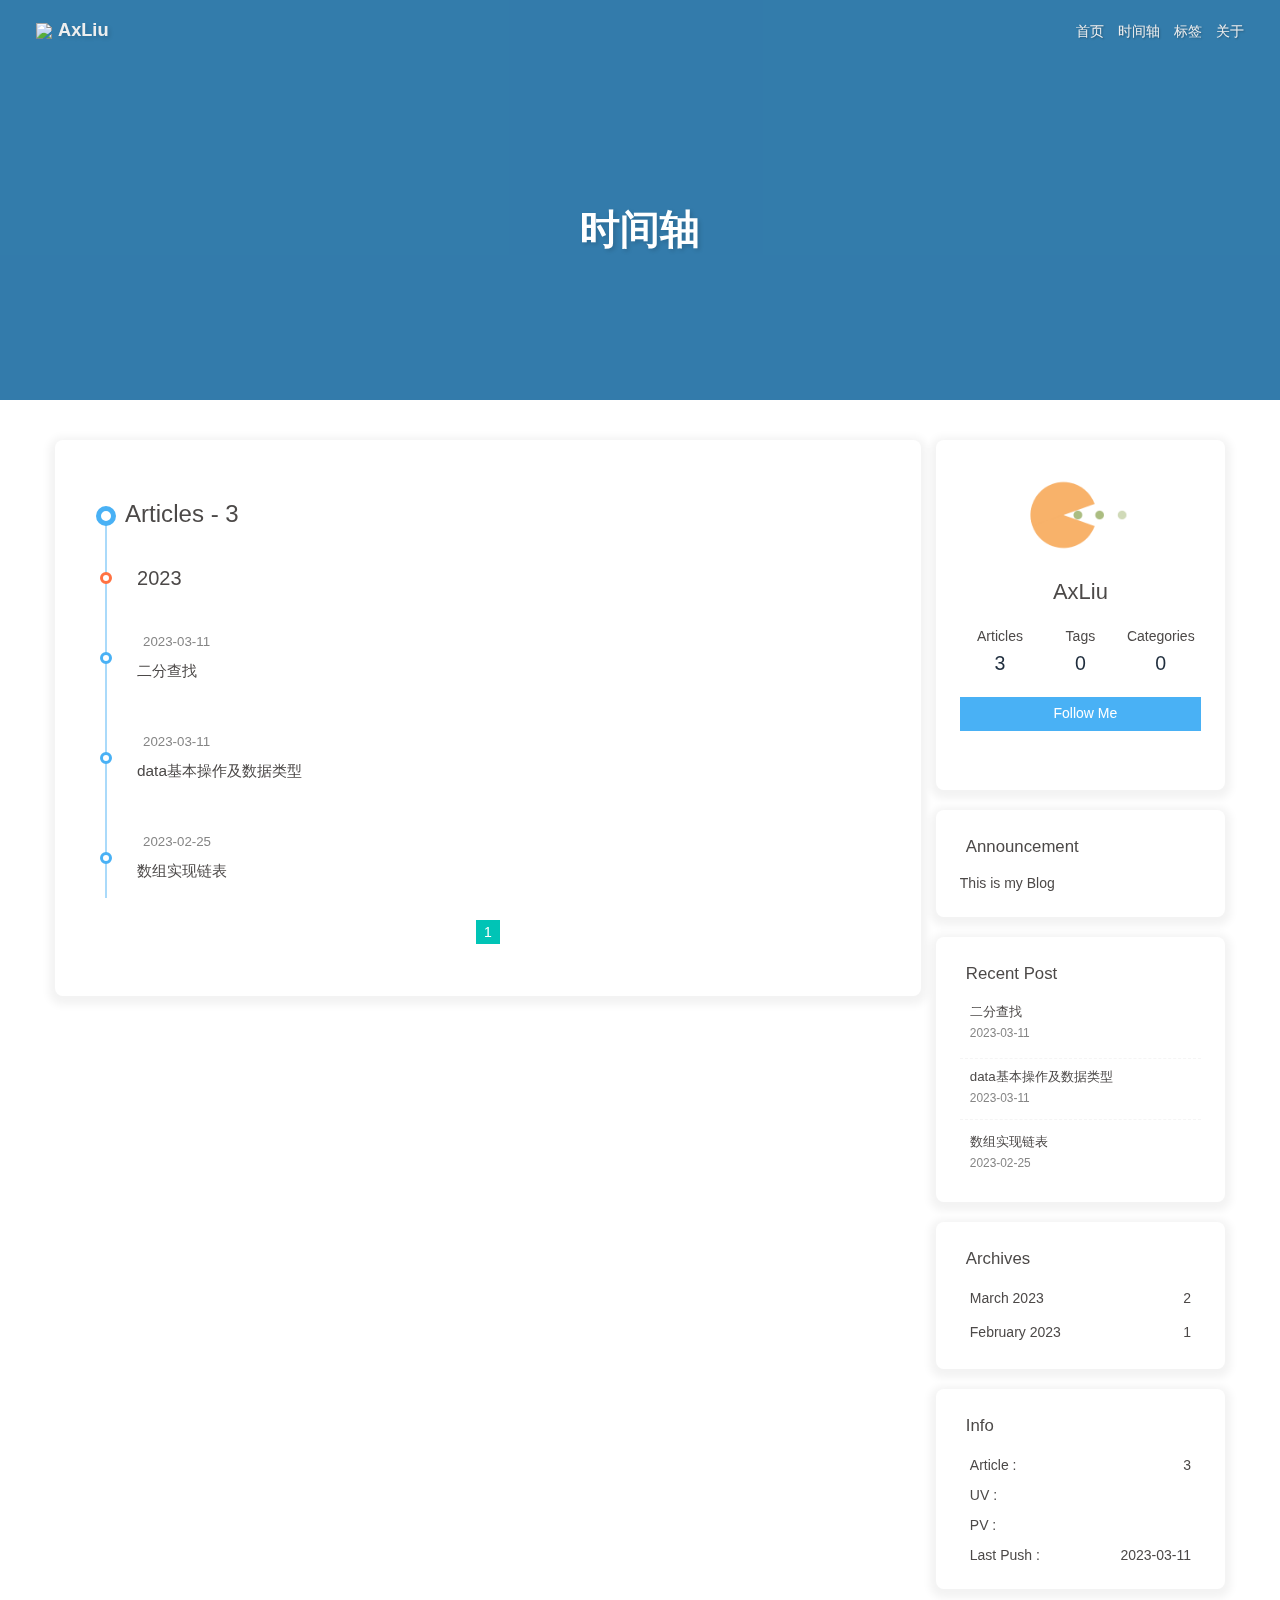
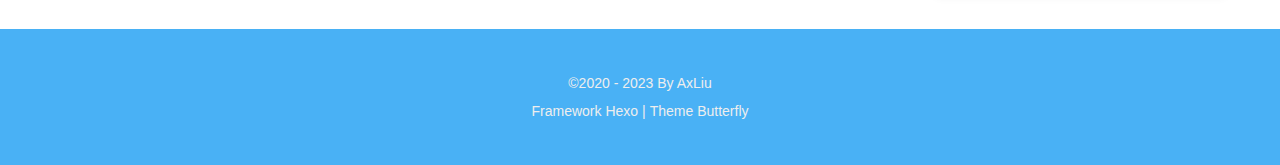
==== commit c842190e: "Site updated: 2023-03-11 13:44:28" ====
--- a/archives/index.html
+++ b/archives/index.html
@@ -52,7 +52,7 @@
   isHome: false,
   isHighlightShrink: false,
   isToc: false,
-  postUpdate: '2023-03-11 09:32:45'
+  postUpdate: '2023-03-11 13:44:27'
 }</script><noscript><style type="text/css">
   #nav {
     opacity: 1
@@ -156,4 +156,4 @@
       }
     }
     detectApple()
-    })(window)</script><meta name="generator" content="Hexo 6.3.0"></head><body><div id="web_bg"></div><div id="sidebar"><div id="menu-mask"></div><div id="sidebar-menus"><div class="avatar-img is-center"><img src="https://cdn.jsdelivr.net/gh/AxLiupore/Hexo-images@main/images/%E5%BE%AE%E4%BF%A1%E5%9B%BE%E7%89%87_20221120155552.jpg" onerror="onerror=null;src='/img/friend_404.gif'" alt="avatar"/></div><div class="sidebar-site-data site-data is-center"><a href="/archives/"><div class="headline">Articles</div><div class="length-num">2</div></a><a href="/tags/"><div class="headline">Tags</div><div class="length-num">0</div></a><a href="/categories/"><div class="headline">Categories</div><div class="length-num">0</div></a></div><hr/><div class="menus_items"><div class="menus_item"><a class="site-page" href="/"><i class="fa-fw fas fa-home"></i><span> 首页</span></a></div><div class="menus_item"><a class="site-page" href="/archives/"><i class="fa-fw fas fa-archive"></i><span> 时间轴</span></a></div><div class="menus_item"><a class="site-page" href="/tags/"><i class="fa-fw fas fa-tags"></i><span> 标签</span></a></div><div class="menus_item"><a class="site-page" href="/about/"><i class="fa-fw fas fa-heart"></i><span> 关于</span></a></div></div></div></div><div class="page" id="body-wrap"><header class="not-home-page" id="page-header"><nav id="nav"><span id="blog-info"><a href="/" title="AxLiu"><img class="site-icon" src="https://cdn.jsdelivr.net/gh/AxLiupore/Hexo-images@main/images/a0092f9ecc8a70c751312e664e17a0a.png"/><span class="site-name">AxLiu</span></a></span><div id="menus"><div class="menus_items"><div class="menus_item"><a class="site-page" href="/"><i class="fa-fw fas fa-home"></i><span> 首页</span></a></div><div class="menus_item"><a class="site-page" href="/archives/"><i class="fa-fw fas fa-archive"></i><span> 时间轴</span></a></div><div class="menus_item"><a class="site-page" href="/tags/"><i class="fa-fw fas fa-tags"></i><span> 标签</span></a></div><div class="menus_item"><a class="site-page" href="/about/"><i class="fa-fw fas fa-heart"></i><span> 关于</span></a></div></div><div id="toggle-menu"><a class="site-page" href="javascript:void(0);"><i class="fas fa-bars fa-fw"></i></a></div></div></nav><div id="page-site-info"><h1 id="site-title">时间轴</h1></div></header><main class="layout" id="content-inner"><div id="archive"><div class="article-sort-title">Articles - 2</div><div class="article-sort"><div class="article-sort-item year">2023</div><div class="article-sort-item no-article-cover"><div class="article-sort-item-info"><div class="article-sort-item-time"><i class="far fa-calendar-alt"></i><time class="post-meta-date-created" datetime="2023-03-11T01:29:48.000Z" title="Created 2023-03-11 09:29:48">2023-03-11</time></div><a class="article-sort-item-title" href="/2023/03/11/data%E5%9F%BA%E6%9C%AC%E6%93%8D%E4%BD%9C%E5%8F%8A%E6%95%B0%E6%8D%AE%E7%B1%BB%E5%9E%8B/" title="data基本操作及数据类型">data基本操作及数据类型</a></div></div><div class="article-sort-item no-article-cover"><div class="article-sort-item-info"><div class="article-sort-item-time"><i class="far fa-calendar-alt"></i><time class="post-meta-date-created" datetime="2023-02-25T13:13:46.000Z" title="Created 2023-02-25 21:13:46">2023-02-25</time></div><a class="article-sort-item-title" href="/2023/02/25/%E6%95%B0%E7%BB%84%E5%AE%9E%E7%8E%B0%E9%93%BE%E8%A1%A8/" title="数组实现链表">数组实现链表</a></div></div></div><nav id="pagination"><div class="pagination"><span class="page-number current">1</span></div></nav></div><div class="aside-content" id="aside-content"><div class="card-widget card-info"><div class="is-center"><div class="avatar-img"><img src="https://cdn.jsdelivr.net/gh/AxLiupore/Hexo-images@main/images/%E5%BE%AE%E4%BF%A1%E5%9B%BE%E7%89%87_20221120155552.jpg" onerror="this.onerror=null;this.src='/img/friend_404.gif'" alt="avatar"/></div><div class="author-info__name">AxLiu</div><div class="author-info__description"></div></div><div class="card-info-data site-data is-center"><a href="/archives/"><div class="headline">Articles</div><div class="length-num">2</div></a><a href="/tags/"><div class="headline">Tags</div><div class="length-num">0</div></a><a href="/categories/"><div class="headline">Categories</div><div class="length-num">0</div></a></div><a id="card-info-btn" target="_blank" rel="noopener" href="https://github.com/AxLiupore"><i class="fab fa-github"></i><span>Follow Me</span></a><div class="card-info-social-icons is-center"><a class="social-icon" href="https://github.com/AxLiupore" target="_blank" title="Github"><i class="fab fa-github"></i></a><a class="social-icon" href="/276836658@qq.com" target="_blank" title="Email"><i class="fas fa-envelope"></i></a></div></div><div class="card-widget card-announcement"><div class="item-headline"><i class="fas fa-bullhorn fa-shake"></i><span>Announcement</span></div><div class="announcement_content">This is my Blog</div></div><div class="sticky_layout"><div class="card-widget card-recent-post"><div class="item-headline"><i class="fas fa-history"></i><span>Recent Post</span></div><div class="aside-list"><div class="aside-list-item no-cover"><div class="content"><a class="title" href="/2023/03/11/data%E5%9F%BA%E6%9C%AC%E6%93%8D%E4%BD%9C%E5%8F%8A%E6%95%B0%E6%8D%AE%E7%B1%BB%E5%9E%8B/" title="data基本操作及数据类型">data基本操作及数据类型</a><time datetime="2023-03-11T01:29:48.000Z" title="Created 2023-03-11 09:29:48">2023-03-11</time></div></div><div class="aside-list-item no-cover"><div class="content"><a class="title" href="/2023/02/25/%E6%95%B0%E7%BB%84%E5%AE%9E%E7%8E%B0%E9%93%BE%E8%A1%A8/" title="数组实现链表">数组实现链表</a><time datetime="2023-02-25T13:13:46.000Z" title="Created 2023-02-25 21:13:46">2023-02-25</time></div></div></div></div><div class="card-widget card-archives"><div class="item-headline"><i class="fas fa-archive"></i><span>Archives</span></div><ul class="card-archive-list"><li class="card-archive-list-item"><a class="card-archive-list-link" href="/archives/2023/03/"><span class="card-archive-list-date">March 2023</span><span class="card-archive-list-count">1</span></a></li><li class="card-archive-list-item"><a class="card-archive-list-link" href="/archives/2023/02/"><span class="card-archive-list-date">February 2023</span><span class="card-archive-list-count">1</span></a></li></ul></div><div class="card-widget card-webinfo"><div class="item-headline"><i class="fas fa-chart-line"></i><span>Info</span></div><div class="webinfo"><div class="webinfo-item"><div class="item-name">Article :</div><div class="item-count">2</div></div><div class="webinfo-item"><div class="item-name">UV :</div><div class="item-count" id="busuanzi_value_site_uv"><i class="fa-solid fa-spinner fa-spin"></i></div></div><div class="webinfo-item"><div class="item-name">PV :</div><div class="item-count" id="busuanzi_value_site_pv"><i class="fa-solid fa-spinner fa-spin"></i></div></div><div class="webinfo-item"><div class="item-name">Last Push :</div><div class="item-count" id="last-push-date" data-lastPushDate="2023-03-11T01:32:45.932Z"><i class="fa-solid fa-spinner fa-spin"></i></div></div></div></div></div></div></main><footer id="footer"><div id="footer-wrap"><div class="copyright">&copy;2020 - 2023 By AxLiu</div><div class="framework-info"><span>Framework </span><a target="_blank" rel="noopener" href="https://hexo.io">Hexo</a><span class="footer-separator">|</span><span>Theme </span><a target="_blank" rel="noopener" href="https://github.com/jerryc127/hexo-theme-butterfly">Butterfly</a></div></div></footer></div><div id="rightside"><div id="rightside-config-hide"><button id="darkmode" type="button" title="Switch Between Light And Dark Mode"><i class="fas fa-adjust"></i></button><button id="hide-aside-btn" type="button" title="Toggle between single-column and double-column"><i class="fas fa-arrows-alt-h"></i></button></div><div id="rightside-config-show"><button id="rightside_config" type="button" title="Setting"><i class="fas fa-cog fa-spin"></i></button><button id="go-up" type="button" title="Back To Top"><span class="scroll-percent"></span><i class="fas fa-arrow-up"></i></button></div></div><div><script src="/js/utils.js"></script><script src="/js/main.js"></script><script src="https://cdn.jsdelivr.net/npm/@fancyapps/ui/dist/fancybox.umd.min.js"></script><div class="js-pjax"></div><script async data-pjax src="//busuanzi.ibruce.info/busuanzi/2.3/busuanzi.pure.mini.js"></script></div></body></html>+    })(window)</script><meta name="generator" content="Hexo 6.3.0"></head><body><div id="web_bg"></div><div id="sidebar"><div id="menu-mask"></div><div id="sidebar-menus"><div class="avatar-img is-center"><img src="https://cdn.jsdelivr.net/gh/AxLiupore/Hexo-images@main/images/%E5%BE%AE%E4%BF%A1%E5%9B%BE%E7%89%87_20221120155552.jpg" onerror="onerror=null;src='/img/friend_404.gif'" alt="avatar"/></div><div class="sidebar-site-data site-data is-center"><a href="/archives/"><div class="headline">Articles</div><div class="length-num">3</div></a><a href="/tags/"><div class="headline">Tags</div><div class="length-num">0</div></a><a href="/categories/"><div class="headline">Categories</div><div class="length-num">0</div></a></div><hr/><div class="menus_items"><div class="menus_item"><a class="site-page" href="/"><i class="fa-fw fas fa-home"></i><span> 首页</span></a></div><div class="menus_item"><a class="site-page" href="/archives/"><i class="fa-fw fas fa-archive"></i><span> 时间轴</span></a></div><div class="menus_item"><a class="site-page" href="/tags/"><i class="fa-fw fas fa-tags"></i><span> 标签</span></a></div><div class="menus_item"><a class="site-page" href="/about/"><i class="fa-fw fas fa-heart"></i><span> 关于</span></a></div></div></div></div><div class="page" id="body-wrap"><header class="not-home-page" id="page-header"><nav id="nav"><span id="blog-info"><a href="/" title="AxLiu"><img class="site-icon" src="https://cdn.jsdelivr.net/gh/AxLiupore/Hexo-images@main/images/a0092f9ecc8a70c751312e664e17a0a.png"/><span class="site-name">AxLiu</span></a></span><div id="menus"><div class="menus_items"><div class="menus_item"><a class="site-page" href="/"><i class="fa-fw fas fa-home"></i><span> 首页</span></a></div><div class="menus_item"><a class="site-page" href="/archives/"><i class="fa-fw fas fa-archive"></i><span> 时间轴</span></a></div><div class="menus_item"><a class="site-page" href="/tags/"><i class="fa-fw fas fa-tags"></i><span> 标签</span></a></div><div class="menus_item"><a class="site-page" href="/about/"><i class="fa-fw fas fa-heart"></i><span> 关于</span></a></div></div><div id="toggle-menu"><a class="site-page" href="javascript:void(0);"><i class="fas fa-bars fa-fw"></i></a></div></div></nav><div id="page-site-info"><h1 id="site-title">时间轴</h1></div></header><main class="layout" id="content-inner"><div id="archive"><div class="article-sort-title">Articles - 3</div><div class="article-sort"><div class="article-sort-item year">2023</div><div class="article-sort-item no-article-cover"><div class="article-sort-item-info"><div class="article-sort-item-time"><i class="far fa-calendar-alt"></i><time class="post-meta-date-created" datetime="2023-03-11T05:42:33.000Z" title="Created 2023-03-11 13:42:33">2023-03-11</time></div><a class="article-sort-item-title" href="/2023/03/11/%E4%BA%8C%E5%88%86%E6%9F%A5%E6%89%BE/" title="二分查找">二分查找</a></div></div><div class="article-sort-item no-article-cover"><div class="article-sort-item-info"><div class="article-sort-item-time"><i class="far fa-calendar-alt"></i><time class="post-meta-date-created" datetime="2023-03-11T01:29:48.000Z" title="Created 2023-03-11 09:29:48">2023-03-11</time></div><a class="article-sort-item-title" href="/2023/03/11/data%E5%9F%BA%E6%9C%AC%E6%93%8D%E4%BD%9C%E5%8F%8A%E6%95%B0%E6%8D%AE%E7%B1%BB%E5%9E%8B/" title="data基本操作及数据类型">data基本操作及数据类型</a></div></div><div class="article-sort-item no-article-cover"><div class="article-sort-item-info"><div class="article-sort-item-time"><i class="far fa-calendar-alt"></i><time class="post-meta-date-created" datetime="2023-02-25T13:13:46.000Z" title="Created 2023-02-25 21:13:46">2023-02-25</time></div><a class="article-sort-item-title" href="/2023/02/25/%E6%95%B0%E7%BB%84%E5%AE%9E%E7%8E%B0%E9%93%BE%E8%A1%A8/" title="数组实现链表">数组实现链表</a></div></div></div><nav id="pagination"><div class="pagination"><span class="page-number current">1</span></div></nav></div><div class="aside-content" id="aside-content"><div class="card-widget card-info"><div class="is-center"><div class="avatar-img"><img src="https://cdn.jsdelivr.net/gh/AxLiupore/Hexo-images@main/images/%E5%BE%AE%E4%BF%A1%E5%9B%BE%E7%89%87_20221120155552.jpg" onerror="this.onerror=null;this.src='/img/friend_404.gif'" alt="avatar"/></div><div class="author-info__name">AxLiu</div><div class="author-info__description"></div></div><div class="card-info-data site-data is-center"><a href="/archives/"><div class="headline">Articles</div><div class="length-num">3</div></a><a href="/tags/"><div class="headline">Tags</div><div class="length-num">0</div></a><a href="/categories/"><div class="headline">Categories</div><div class="length-num">0</div></a></div><a id="card-info-btn" target="_blank" rel="noopener" href="https://github.com/AxLiupore"><i class="fab fa-github"></i><span>Follow Me</span></a><div class="card-info-social-icons is-center"><a class="social-icon" href="https://github.com/AxLiupore" target="_blank" title="Github"><i class="fab fa-github"></i></a><a class="social-icon" href="/276836658@qq.com" target="_blank" title="Email"><i class="fas fa-envelope"></i></a></div></div><div class="card-widget card-announcement"><div class="item-headline"><i class="fas fa-bullhorn fa-shake"></i><span>Announcement</span></div><div class="announcement_content">This is my Blog</div></div><div class="sticky_layout"><div class="card-widget card-recent-post"><div class="item-headline"><i class="fas fa-history"></i><span>Recent Post</span></div><div class="aside-list"><div class="aside-list-item no-cover"><div class="content"><a class="title" href="/2023/03/11/%E4%BA%8C%E5%88%86%E6%9F%A5%E6%89%BE/" title="二分查找">二分查找</a><time datetime="2023-03-11T05:42:33.000Z" title="Created 2023-03-11 13:42:33">2023-03-11</time></div></div><div class="aside-list-item no-cover"><div class="content"><a class="title" href="/2023/03/11/data%E5%9F%BA%E6%9C%AC%E6%93%8D%E4%BD%9C%E5%8F%8A%E6%95%B0%E6%8D%AE%E7%B1%BB%E5%9E%8B/" title="data基本操作及数据类型">data基本操作及数据类型</a><time datetime="2023-03-11T01:29:48.000Z" title="Created 2023-03-11 09:29:48">2023-03-11</time></div></div><div class="aside-list-item no-cover"><div class="content"><a class="title" href="/2023/02/25/%E6%95%B0%E7%BB%84%E5%AE%9E%E7%8E%B0%E9%93%BE%E8%A1%A8/" title="数组实现链表">数组实现链表</a><time datetime="2023-02-25T13:13:46.000Z" title="Created 2023-02-25 21:13:46">2023-02-25</time></div></div></div></div><div class="card-widget card-archives"><div class="item-headline"><i class="fas fa-archive"></i><span>Archives</span></div><ul class="card-archive-list"><li class="card-archive-list-item"><a class="card-archive-list-link" href="/archives/2023/03/"><span class="card-archive-list-date">March 2023</span><span class="card-archive-list-count">2</span></a></li><li class="card-archive-list-item"><a class="card-archive-list-link" href="/archives/2023/02/"><span class="card-archive-list-date">February 2023</span><span class="card-archive-list-count">1</span></a></li></ul></div><div class="card-widget card-webinfo"><div class="item-headline"><i class="fas fa-chart-line"></i><span>Info</span></div><div class="webinfo"><div class="webinfo-item"><div class="item-name">Article :</div><div class="item-count">3</div></div><div class="webinfo-item"><div class="item-name">UV :</div><div class="item-count" id="busuanzi_value_site_uv"><i class="fa-solid fa-spinner fa-spin"></i></div></div><div class="webinfo-item"><div class="item-name">PV :</div><div class="item-count" id="busuanzi_value_site_pv"><i class="fa-solid fa-spinner fa-spin"></i></div></div><div class="webinfo-item"><div class="item-name">Last Push :</div><div class="item-count" id="last-push-date" data-lastPushDate="2023-03-11T05:44:27.417Z"><i class="fa-solid fa-spinner fa-spin"></i></div></div></div></div></div></div></main><footer id="footer"><div id="footer-wrap"><div class="copyright">&copy;2020 - 2023 By AxLiu</div><div class="framework-info"><span>Framework </span><a target="_blank" rel="noopener" href="https://hexo.io">Hexo</a><span class="footer-separator">|</span><span>Theme </span><a target="_blank" rel="noopener" href="https://github.com/jerryc127/hexo-theme-butterfly">Butterfly</a></div></div></footer></div><div id="rightside"><div id="rightside-config-hide"><button id="darkmode" type="button" title="Switch Between Light And Dark Mode"><i class="fas fa-adjust"></i></button><button id="hide-aside-btn" type="button" title="Toggle between single-column and double-column"><i class="fas fa-arrows-alt-h"></i></button></div><div id="rightside-config-show"><button id="rightside_config" type="button" title="Setting"><i class="fas fa-cog fa-spin"></i></button><button id="go-up" type="button" title="Back To Top"><span class="scroll-percent"></span><i class="fas fa-arrow-up"></i></button></div></div><div><script src="/js/utils.js"></script><script src="/js/main.js"></script><script src="https://cdn.jsdelivr.net/npm/@fancyapps/ui/dist/fancybox.umd.min.js"></script><div class="js-pjax"></div><script async data-pjax src="//busuanzi.ibruce.info/busuanzi/2.3/busuanzi.pure.mini.js"></script></div></body></html>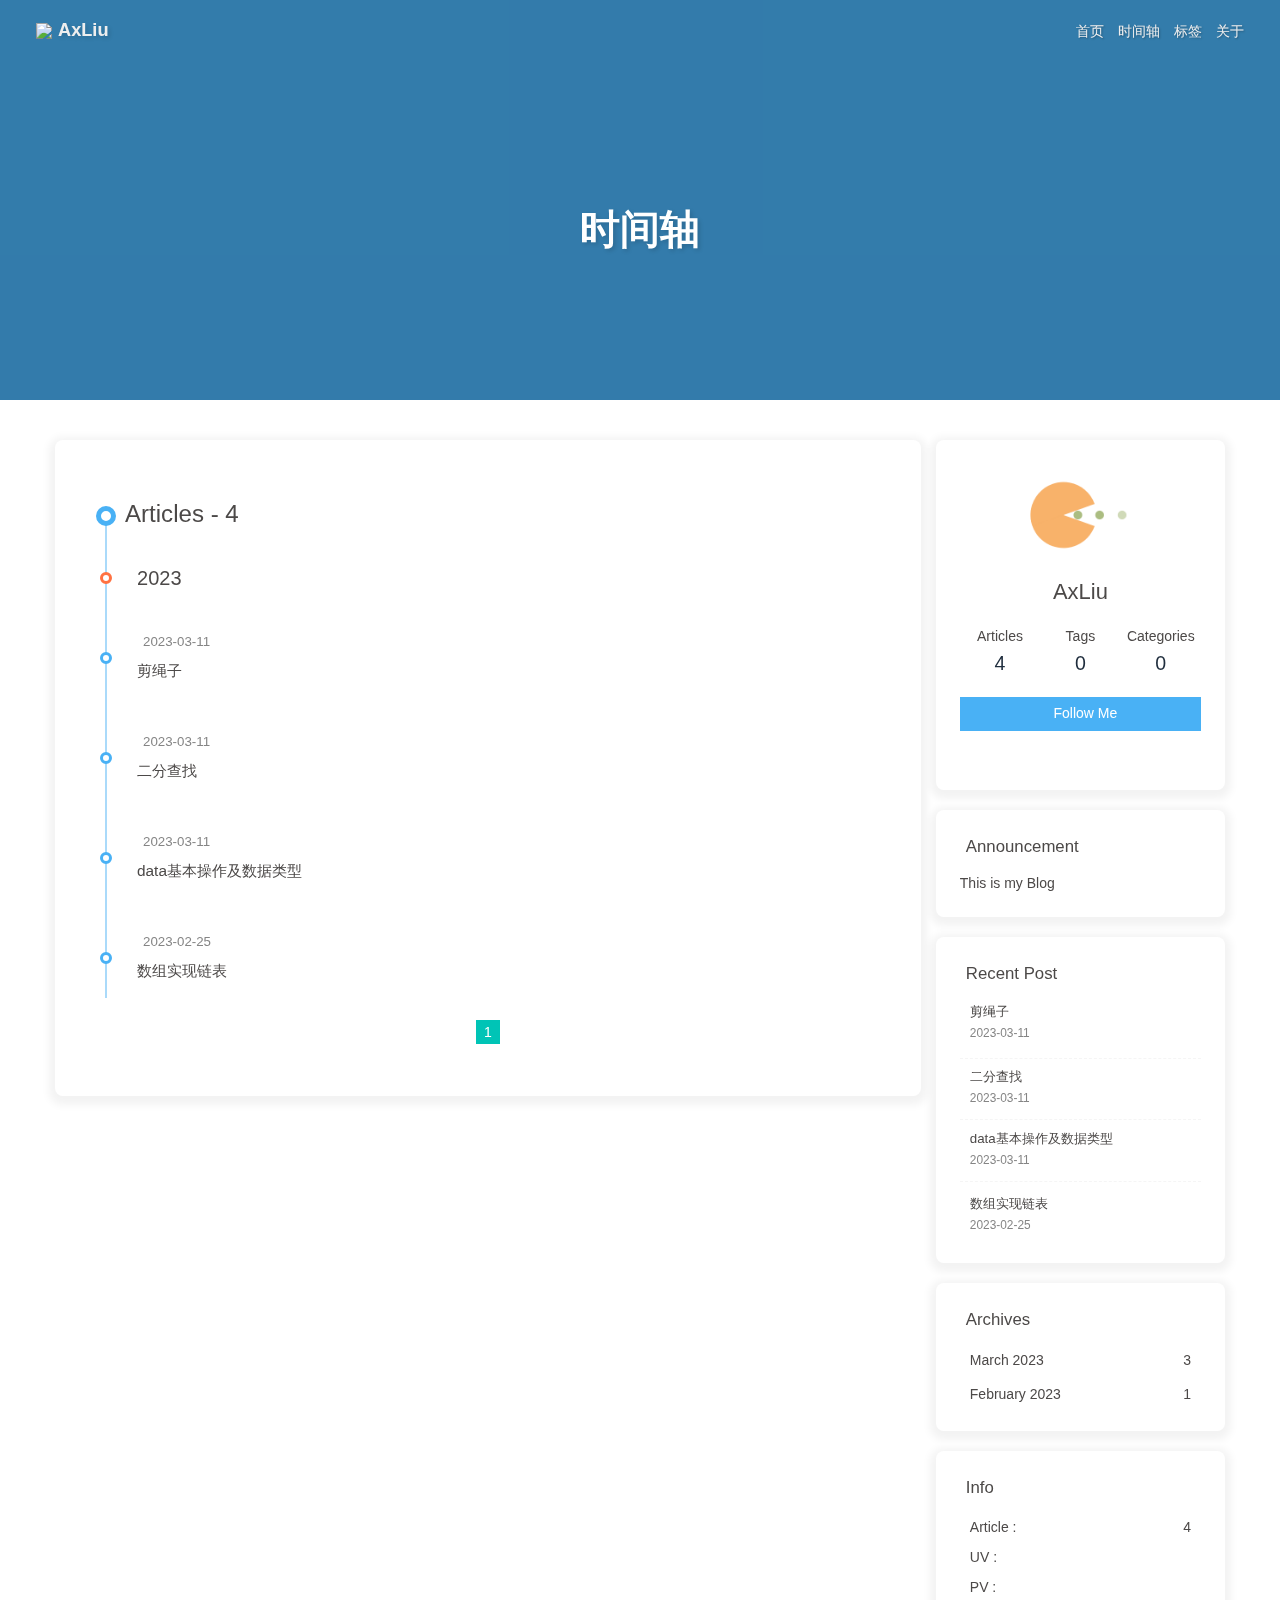
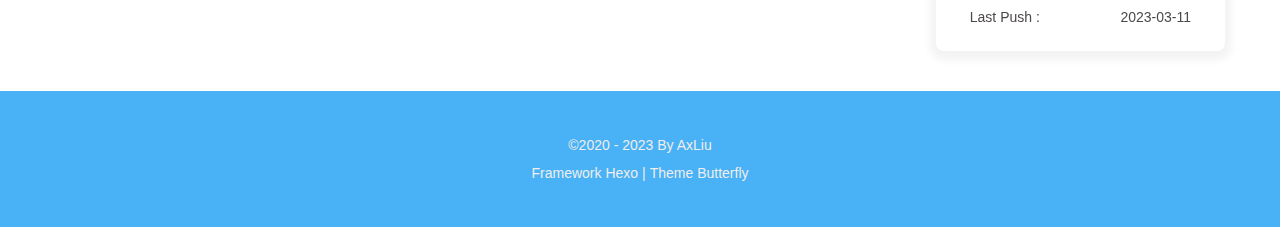
==== commit ccc6bfbd: "Site updated: 2023-03-11 14:15:52" ====
--- a/archives/index.html
+++ b/archives/index.html
@@ -52,7 +52,7 @@
   isHome: false,
   isHighlightShrink: false,
   isToc: false,
-  postUpdate: '2023-03-11 13:44:27'
+  postUpdate: '2023-03-11 14:15:50'
 }</script><noscript><style type="text/css">
   #nav {
     opacity: 1
@@ -156,4 +156,4 @@
       }
     }
     detectApple()
-    })(window)</script><meta name="generator" content="Hexo 6.3.0"></head><body><div id="web_bg"></div><div id="sidebar"><div id="menu-mask"></div><div id="sidebar-menus"><div class="avatar-img is-center"><img src="https://cdn.jsdelivr.net/gh/AxLiupore/Hexo-images@main/images/%E5%BE%AE%E4%BF%A1%E5%9B%BE%E7%89%87_20221120155552.jpg" onerror="onerror=null;src='/img/friend_404.gif'" alt="avatar"/></div><div class="sidebar-site-data site-data is-center"><a href="/archives/"><div class="headline">Articles</div><div class="length-num">3</div></a><a href="/tags/"><div class="headline">Tags</div><div class="length-num">0</div></a><a href="/categories/"><div class="headline">Categories</div><div class="length-num">0</div></a></div><hr/><div class="menus_items"><div class="menus_item"><a class="site-page" href="/"><i class="fa-fw fas fa-home"></i><span> 首页</span></a></div><div class="menus_item"><a class="site-page" href="/archives/"><i class="fa-fw fas fa-archive"></i><span> 时间轴</span></a></div><div class="menus_item"><a class="site-page" href="/tags/"><i class="fa-fw fas fa-tags"></i><span> 标签</span></a></div><div class="menus_item"><a class="site-page" href="/about/"><i class="fa-fw fas fa-heart"></i><span> 关于</span></a></div></div></div></div><div class="page" id="body-wrap"><header class="not-home-page" id="page-header"><nav id="nav"><span id="blog-info"><a href="/" title="AxLiu"><img class="site-icon" src="https://cdn.jsdelivr.net/gh/AxLiupore/Hexo-images@main/images/a0092f9ecc8a70c751312e664e17a0a.png"/><span class="site-name">AxLiu</span></a></span><div id="menus"><div class="menus_items"><div class="menus_item"><a class="site-page" href="/"><i class="fa-fw fas fa-home"></i><span> 首页</span></a></div><div class="menus_item"><a class="site-page" href="/archives/"><i class="fa-fw fas fa-archive"></i><span> 时间轴</span></a></div><div class="menus_item"><a class="site-page" href="/tags/"><i class="fa-fw fas fa-tags"></i><span> 标签</span></a></div><div class="menus_item"><a class="site-page" href="/about/"><i class="fa-fw fas fa-heart"></i><span> 关于</span></a></div></div><div id="toggle-menu"><a class="site-page" href="javascript:void(0);"><i class="fas fa-bars fa-fw"></i></a></div></div></nav><div id="page-site-info"><h1 id="site-title">时间轴</h1></div></header><main class="layout" id="content-inner"><div id="archive"><div class="article-sort-title">Articles - 3</div><div class="article-sort"><div class="article-sort-item year">2023</div><div class="article-sort-item no-article-cover"><div class="article-sort-item-info"><div class="article-sort-item-time"><i class="far fa-calendar-alt"></i><time class="post-meta-date-created" datetime="2023-03-11T05:42:33.000Z" title="Created 2023-03-11 13:42:33">2023-03-11</time></div><a class="article-sort-item-title" href="/2023/03/11/%E4%BA%8C%E5%88%86%E6%9F%A5%E6%89%BE/" title="二分查找">二分查找</a></div></div><div class="article-sort-item no-article-cover"><div class="article-sort-item-info"><div class="article-sort-item-time"><i class="far fa-calendar-alt"></i><time class="post-meta-date-created" datetime="2023-03-11T01:29:48.000Z" title="Created 2023-03-11 09:29:48">2023-03-11</time></div><a class="article-sort-item-title" href="/2023/03/11/data%E5%9F%BA%E6%9C%AC%E6%93%8D%E4%BD%9C%E5%8F%8A%E6%95%B0%E6%8D%AE%E7%B1%BB%E5%9E%8B/" title="data基本操作及数据类型">data基本操作及数据类型</a></div></div><div class="article-sort-item no-article-cover"><div class="article-sort-item-info"><div class="article-sort-item-time"><i class="far fa-calendar-alt"></i><time class="post-meta-date-created" datetime="2023-02-25T13:13:46.000Z" title="Created 2023-02-25 21:13:46">2023-02-25</time></div><a class="article-sort-item-title" href="/2023/02/25/%E6%95%B0%E7%BB%84%E5%AE%9E%E7%8E%B0%E9%93%BE%E8%A1%A8/" title="数组实现链表">数组实现链表</a></div></div></div><nav id="pagination"><div class="pagination"><span class="page-number current">1</span></div></nav></div><div class="aside-content" id="aside-content"><div class="card-widget card-info"><div class="is-center"><div class="avatar-img"><img src="https://cdn.jsdelivr.net/gh/AxLiupore/Hexo-images@main/images/%E5%BE%AE%E4%BF%A1%E5%9B%BE%E7%89%87_20221120155552.jpg" onerror="this.onerror=null;this.src='/img/friend_404.gif'" alt="avatar"/></div><div class="author-info__name">AxLiu</div><div class="author-info__description"></div></div><div class="card-info-data site-data is-center"><a href="/archives/"><div class="headline">Articles</div><div class="length-num">3</div></a><a href="/tags/"><div class="headline">Tags</div><div class="length-num">0</div></a><a href="/categories/"><div class="headline">Categories</div><div class="length-num">0</div></a></div><a id="card-info-btn" target="_blank" rel="noopener" href="https://github.com/AxLiupore"><i class="fab fa-github"></i><span>Follow Me</span></a><div class="card-info-social-icons is-center"><a class="social-icon" href="https://github.com/AxLiupore" target="_blank" title="Github"><i class="fab fa-github"></i></a><a class="social-icon" href="/276836658@qq.com" target="_blank" title="Email"><i class="fas fa-envelope"></i></a></div></div><div class="card-widget card-announcement"><div class="item-headline"><i class="fas fa-bullhorn fa-shake"></i><span>Announcement</span></div><div class="announcement_content">This is my Blog</div></div><div class="sticky_layout"><div class="card-widget card-recent-post"><div class="item-headline"><i class="fas fa-history"></i><span>Recent Post</span></div><div class="aside-list"><div class="aside-list-item no-cover"><div class="content"><a class="title" href="/2023/03/11/%E4%BA%8C%E5%88%86%E6%9F%A5%E6%89%BE/" title="二分查找">二分查找</a><time datetime="2023-03-11T05:42:33.000Z" title="Created 2023-03-11 13:42:33">2023-03-11</time></div></div><div class="aside-list-item no-cover"><div class="content"><a class="title" href="/2023/03/11/data%E5%9F%BA%E6%9C%AC%E6%93%8D%E4%BD%9C%E5%8F%8A%E6%95%B0%E6%8D%AE%E7%B1%BB%E5%9E%8B/" title="data基本操作及数据类型">data基本操作及数据类型</a><time datetime="2023-03-11T01:29:48.000Z" title="Created 2023-03-11 09:29:48">2023-03-11</time></div></div><div class="aside-list-item no-cover"><div class="content"><a class="title" href="/2023/02/25/%E6%95%B0%E7%BB%84%E5%AE%9E%E7%8E%B0%E9%93%BE%E8%A1%A8/" title="数组实现链表">数组实现链表</a><time datetime="2023-02-25T13:13:46.000Z" title="Created 2023-02-25 21:13:46">2023-02-25</time></div></div></div></div><div class="card-widget card-archives"><div class="item-headline"><i class="fas fa-archive"></i><span>Archives</span></div><ul class="card-archive-list"><li class="card-archive-list-item"><a class="card-archive-list-link" href="/archives/2023/03/"><span class="card-archive-list-date">March 2023</span><span class="card-archive-list-count">2</span></a></li><li class="card-archive-list-item"><a class="card-archive-list-link" href="/archives/2023/02/"><span class="card-archive-list-date">February 2023</span><span class="card-archive-list-count">1</span></a></li></ul></div><div class="card-widget card-webinfo"><div class="item-headline"><i class="fas fa-chart-line"></i><span>Info</span></div><div class="webinfo"><div class="webinfo-item"><div class="item-name">Article :</div><div class="item-count">3</div></div><div class="webinfo-item"><div class="item-name">UV :</div><div class="item-count" id="busuanzi_value_site_uv"><i class="fa-solid fa-spinner fa-spin"></i></div></div><div class="webinfo-item"><div class="item-name">PV :</div><div class="item-count" id="busuanzi_value_site_pv"><i class="fa-solid fa-spinner fa-spin"></i></div></div><div class="webinfo-item"><div class="item-name">Last Push :</div><div class="item-count" id="last-push-date" data-lastPushDate="2023-03-11T05:44:27.417Z"><i class="fa-solid fa-spinner fa-spin"></i></div></div></div></div></div></div></main><footer id="footer"><div id="footer-wrap"><div class="copyright">&copy;2020 - 2023 By AxLiu</div><div class="framework-info"><span>Framework </span><a target="_blank" rel="noopener" href="https://hexo.io">Hexo</a><span class="footer-separator">|</span><span>Theme </span><a target="_blank" rel="noopener" href="https://github.com/jerryc127/hexo-theme-butterfly">Butterfly</a></div></div></footer></div><div id="rightside"><div id="rightside-config-hide"><button id="darkmode" type="button" title="Switch Between Light And Dark Mode"><i class="fas fa-adjust"></i></button><button id="hide-aside-btn" type="button" title="Toggle between single-column and double-column"><i class="fas fa-arrows-alt-h"></i></button></div><div id="rightside-config-show"><button id="rightside_config" type="button" title="Setting"><i class="fas fa-cog fa-spin"></i></button><button id="go-up" type="button" title="Back To Top"><span class="scroll-percent"></span><i class="fas fa-arrow-up"></i></button></div></div><div><script src="/js/utils.js"></script><script src="/js/main.js"></script><script src="https://cdn.jsdelivr.net/npm/@fancyapps/ui/dist/fancybox.umd.min.js"></script><div class="js-pjax"></div><script async data-pjax src="//busuanzi.ibruce.info/busuanzi/2.3/busuanzi.pure.mini.js"></script></div></body></html>+    })(window)</script><meta name="generator" content="Hexo 6.3.0"></head><body><div id="web_bg"></div><div id="sidebar"><div id="menu-mask"></div><div id="sidebar-menus"><div class="avatar-img is-center"><img src="https://cdn.jsdelivr.net/gh/AxLiupore/Hexo-images@main/images/%E5%BE%AE%E4%BF%A1%E5%9B%BE%E7%89%87_20221120155552.jpg" onerror="onerror=null;src='/img/friend_404.gif'" alt="avatar"/></div><div class="sidebar-site-data site-data is-center"><a href="/archives/"><div class="headline">Articles</div><div class="length-num">4</div></a><a href="/tags/"><div class="headline">Tags</div><div class="length-num">0</div></a><a href="/categories/"><div class="headline">Categories</div><div class="length-num">0</div></a></div><hr/><div class="menus_items"><div class="menus_item"><a class="site-page" href="/"><i class="fa-fw fas fa-home"></i><span> 首页</span></a></div><div class="menus_item"><a class="site-page" href="/archives/"><i class="fa-fw fas fa-archive"></i><span> 时间轴</span></a></div><div class="menus_item"><a class="site-page" href="/tags/"><i class="fa-fw fas fa-tags"></i><span> 标签</span></a></div><div class="menus_item"><a class="site-page" href="/about/"><i class="fa-fw fas fa-heart"></i><span> 关于</span></a></div></div></div></div><div class="page" id="body-wrap"><header class="not-home-page" id="page-header"><nav id="nav"><span id="blog-info"><a href="/" title="AxLiu"><img class="site-icon" src="https://cdn.jsdelivr.net/gh/AxLiupore/Hexo-images@main/images/a0092f9ecc8a70c751312e664e17a0a.png"/><span class="site-name">AxLiu</span></a></span><div id="menus"><div class="menus_items"><div class="menus_item"><a class="site-page" href="/"><i class="fa-fw fas fa-home"></i><span> 首页</span></a></div><div class="menus_item"><a class="site-page" href="/archives/"><i class="fa-fw fas fa-archive"></i><span> 时间轴</span></a></div><div class="menus_item"><a class="site-page" href="/tags/"><i class="fa-fw fas fa-tags"></i><span> 标签</span></a></div><div class="menus_item"><a class="site-page" href="/about/"><i class="fa-fw fas fa-heart"></i><span> 关于</span></a></div></div><div id="toggle-menu"><a class="site-page" href="javascript:void(0);"><i class="fas fa-bars fa-fw"></i></a></div></div></nav><div id="page-site-info"><h1 id="site-title">时间轴</h1></div></header><main class="layout" id="content-inner"><div id="archive"><div class="article-sort-title">Articles - 4</div><div class="article-sort"><div class="article-sort-item year">2023</div><div class="article-sort-item no-article-cover"><div class="article-sort-item-info"><div class="article-sort-item-time"><i class="far fa-calendar-alt"></i><time class="post-meta-date-created" datetime="2023-03-11T06:15:01.000Z" title="Created 2023-03-11 14:15:01">2023-03-11</time></div><a class="article-sort-item-title" href="/2023/03/11/%E5%89%AA%E7%BB%B3%E5%AD%90/" title="剪绳子">剪绳子</a></div></div><div class="article-sort-item no-article-cover"><div class="article-sort-item-info"><div class="article-sort-item-time"><i class="far fa-calendar-alt"></i><time class="post-meta-date-created" datetime="2023-03-11T05:42:33.000Z" title="Created 2023-03-11 13:42:33">2023-03-11</time></div><a class="article-sort-item-title" href="/2023/03/11/%E4%BA%8C%E5%88%86%E6%9F%A5%E6%89%BE/" title="二分查找">二分查找</a></div></div><div class="article-sort-item no-article-cover"><div class="article-sort-item-info"><div class="article-sort-item-time"><i class="far fa-calendar-alt"></i><time class="post-meta-date-created" datetime="2023-03-11T01:29:48.000Z" title="Created 2023-03-11 09:29:48">2023-03-11</time></div><a class="article-sort-item-title" href="/2023/03/11/data%E5%9F%BA%E6%9C%AC%E6%93%8D%E4%BD%9C%E5%8F%8A%E6%95%B0%E6%8D%AE%E7%B1%BB%E5%9E%8B/" title="data基本操作及数据类型">data基本操作及数据类型</a></div></div><div class="article-sort-item no-article-cover"><div class="article-sort-item-info"><div class="article-sort-item-time"><i class="far fa-calendar-alt"></i><time class="post-meta-date-created" datetime="2023-02-25T13:13:46.000Z" title="Created 2023-02-25 21:13:46">2023-02-25</time></div><a class="article-sort-item-title" href="/2023/02/25/%E6%95%B0%E7%BB%84%E5%AE%9E%E7%8E%B0%E9%93%BE%E8%A1%A8/" title="数组实现链表">数组实现链表</a></div></div></div><nav id="pagination"><div class="pagination"><span class="page-number current">1</span></div></nav></div><div class="aside-content" id="aside-content"><div class="card-widget card-info"><div class="is-center"><div class="avatar-img"><img src="https://cdn.jsdelivr.net/gh/AxLiupore/Hexo-images@main/images/%E5%BE%AE%E4%BF%A1%E5%9B%BE%E7%89%87_20221120155552.jpg" onerror="this.onerror=null;this.src='/img/friend_404.gif'" alt="avatar"/></div><div class="author-info__name">AxLiu</div><div class="author-info__description"></div></div><div class="card-info-data site-data is-center"><a href="/archives/"><div class="headline">Articles</div><div class="length-num">4</div></a><a href="/tags/"><div class="headline">Tags</div><div class="length-num">0</div></a><a href="/categories/"><div class="headline">Categories</div><div class="length-num">0</div></a></div><a id="card-info-btn" target="_blank" rel="noopener" href="https://github.com/AxLiupore"><i class="fab fa-github"></i><span>Follow Me</span></a><div class="card-info-social-icons is-center"><a class="social-icon" href="https://github.com/AxLiupore" target="_blank" title="Github"><i class="fab fa-github"></i></a><a class="social-icon" href="/276836658@qq.com" target="_blank" title="Email"><i class="fas fa-envelope"></i></a></div></div><div class="card-widget card-announcement"><div class="item-headline"><i class="fas fa-bullhorn fa-shake"></i><span>Announcement</span></div><div class="announcement_content">This is my Blog</div></div><div class="sticky_layout"><div class="card-widget card-recent-post"><div class="item-headline"><i class="fas fa-history"></i><span>Recent Post</span></div><div class="aside-list"><div class="aside-list-item no-cover"><div class="content"><a class="title" href="/2023/03/11/%E5%89%AA%E7%BB%B3%E5%AD%90/" title="剪绳子">剪绳子</a><time datetime="2023-03-11T06:15:01.000Z" title="Created 2023-03-11 14:15:01">2023-03-11</time></div></div><div class="aside-list-item no-cover"><div class="content"><a class="title" href="/2023/03/11/%E4%BA%8C%E5%88%86%E6%9F%A5%E6%89%BE/" title="二分查找">二分查找</a><time datetime="2023-03-11T05:42:33.000Z" title="Created 2023-03-11 13:42:33">2023-03-11</time></div></div><div class="aside-list-item no-cover"><div class="content"><a class="title" href="/2023/03/11/data%E5%9F%BA%E6%9C%AC%E6%93%8D%E4%BD%9C%E5%8F%8A%E6%95%B0%E6%8D%AE%E7%B1%BB%E5%9E%8B/" title="data基本操作及数据类型">data基本操作及数据类型</a><time datetime="2023-03-11T01:29:48.000Z" title="Created 2023-03-11 09:29:48">2023-03-11</time></div></div><div class="aside-list-item no-cover"><div class="content"><a class="title" href="/2023/02/25/%E6%95%B0%E7%BB%84%E5%AE%9E%E7%8E%B0%E9%93%BE%E8%A1%A8/" title="数组实现链表">数组实现链表</a><time datetime="2023-02-25T13:13:46.000Z" title="Created 2023-02-25 21:13:46">2023-02-25</time></div></div></div></div><div class="card-widget card-archives"><div class="item-headline"><i class="fas fa-archive"></i><span>Archives</span></div><ul class="card-archive-list"><li class="card-archive-list-item"><a class="card-archive-list-link" href="/archives/2023/03/"><span class="card-archive-list-date">March 2023</span><span class="card-archive-list-count">3</span></a></li><li class="card-archive-list-item"><a class="card-archive-list-link" href="/archives/2023/02/"><span class="card-archive-list-date">February 2023</span><span class="card-archive-list-count">1</span></a></li></ul></div><div class="card-widget card-webinfo"><div class="item-headline"><i class="fas fa-chart-line"></i><span>Info</span></div><div class="webinfo"><div class="webinfo-item"><div class="item-name">Article :</div><div class="item-count">4</div></div><div class="webinfo-item"><div class="item-name">UV :</div><div class="item-count" id="busuanzi_value_site_uv"><i class="fa-solid fa-spinner fa-spin"></i></div></div><div class="webinfo-item"><div class="item-name">PV :</div><div class="item-count" id="busuanzi_value_site_pv"><i class="fa-solid fa-spinner fa-spin"></i></div></div><div class="webinfo-item"><div class="item-name">Last Push :</div><div class="item-count" id="last-push-date" data-lastPushDate="2023-03-11T06:15:50.510Z"><i class="fa-solid fa-spinner fa-spin"></i></div></div></div></div></div></div></main><footer id="footer"><div id="footer-wrap"><div class="copyright">&copy;2020 - 2023 By AxLiu</div><div class="framework-info"><span>Framework </span><a target="_blank" rel="noopener" href="https://hexo.io">Hexo</a><span class="footer-separator">|</span><span>Theme </span><a target="_blank" rel="noopener" href="https://github.com/jerryc127/hexo-theme-butterfly">Butterfly</a></div></div></footer></div><div id="rightside"><div id="rightside-config-hide"><button id="darkmode" type="button" title="Switch Between Light And Dark Mode"><i class="fas fa-adjust"></i></button><button id="hide-aside-btn" type="button" title="Toggle between single-column and double-column"><i class="fas fa-arrows-alt-h"></i></button></div><div id="rightside-config-show"><button id="rightside_config" type="button" title="Setting"><i class="fas fa-cog fa-spin"></i></button><button id="go-up" type="button" title="Back To Top"><span class="scroll-percent"></span><i class="fas fa-arrow-up"></i></button></div></div><div><script src="/js/utils.js"></script><script src="/js/main.js"></script><script src="https://cdn.jsdelivr.net/npm/@fancyapps/ui/dist/fancybox.umd.min.js"></script><div class="js-pjax"></div><script async data-pjax src="//busuanzi.ibruce.info/busuanzi/2.3/busuanzi.pure.mini.js"></script></div></body></html>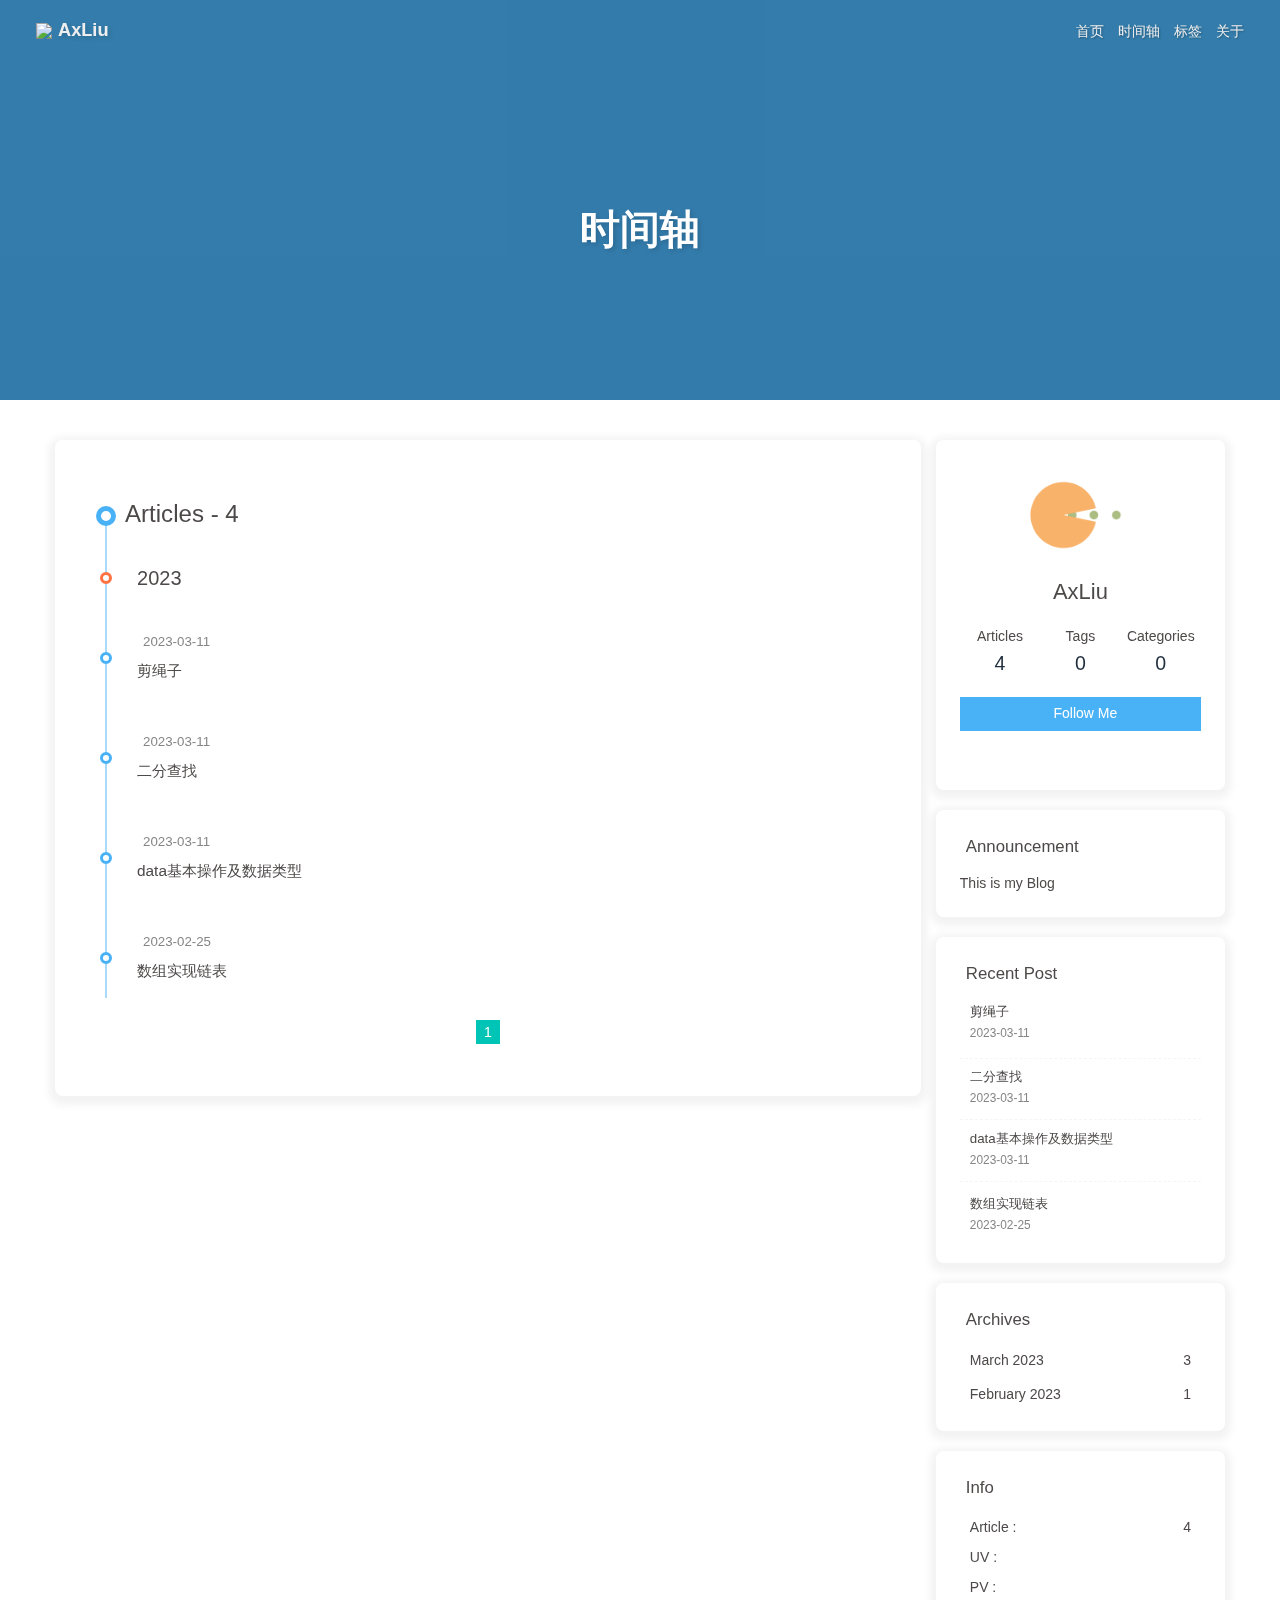
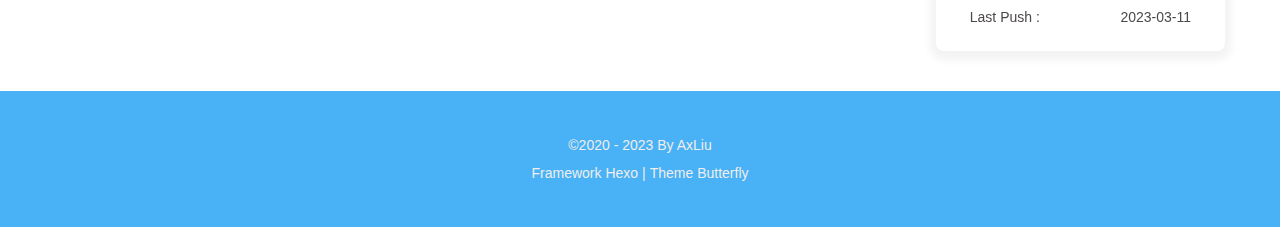
==== commit e4fe58d2: "Site updated: 2023-03-11 22:47:18" ====
--- a/archives/index.html
+++ b/archives/index.html
@@ -52,7 +52,7 @@
   isHome: false,
   isHighlightShrink: false,
   isToc: false,
-  postUpdate: '2023-03-11 14:15:50'
+  postUpdate: '2023-03-11 22:47:10'
 }</script><noscript><style type="text/css">
   #nav {
     opacity: 1
@@ -156,4 +156,4 @@
       }
     }
     detectApple()
-    })(window)</script><meta name="generator" content="Hexo 6.3.0"></head><body><div id="web_bg"></div><div id="sidebar"><div id="menu-mask"></div><div id="sidebar-menus"><div class="avatar-img is-center"><img src="https://cdn.jsdelivr.net/gh/AxLiupore/Hexo-images@main/images/%E5%BE%AE%E4%BF%A1%E5%9B%BE%E7%89%87_20221120155552.jpg" onerror="onerror=null;src='/img/friend_404.gif'" alt="avatar"/></div><div class="sidebar-site-data site-data is-center"><a href="/archives/"><div class="headline">Articles</div><div class="length-num">4</div></a><a href="/tags/"><div class="headline">Tags</div><div class="length-num">0</div></a><a href="/categories/"><div class="headline">Categories</div><div class="length-num">0</div></a></div><hr/><div class="menus_items"><div class="menus_item"><a class="site-page" href="/"><i class="fa-fw fas fa-home"></i><span> 首页</span></a></div><div class="menus_item"><a class="site-page" href="/archives/"><i class="fa-fw fas fa-archive"></i><span> 时间轴</span></a></div><div class="menus_item"><a class="site-page" href="/tags/"><i class="fa-fw fas fa-tags"></i><span> 标签</span></a></div><div class="menus_item"><a class="site-page" href="/about/"><i class="fa-fw fas fa-heart"></i><span> 关于</span></a></div></div></div></div><div class="page" id="body-wrap"><header class="not-home-page" id="page-header"><nav id="nav"><span id="blog-info"><a href="/" title="AxLiu"><img class="site-icon" src="https://cdn.jsdelivr.net/gh/AxLiupore/Hexo-images@main/images/a0092f9ecc8a70c751312e664e17a0a.png"/><span class="site-name">AxLiu</span></a></span><div id="menus"><div class="menus_items"><div class="menus_item"><a class="site-page" href="/"><i class="fa-fw fas fa-home"></i><span> 首页</span></a></div><div class="menus_item"><a class="site-page" href="/archives/"><i class="fa-fw fas fa-archive"></i><span> 时间轴</span></a></div><div class="menus_item"><a class="site-page" href="/tags/"><i class="fa-fw fas fa-tags"></i><span> 标签</span></a></div><div class="menus_item"><a class="site-page" href="/about/"><i class="fa-fw fas fa-heart"></i><span> 关于</span></a></div></div><div id="toggle-menu"><a class="site-page" href="javascript:void(0);"><i class="fas fa-bars fa-fw"></i></a></div></div></nav><div id="page-site-info"><h1 id="site-title">时间轴</h1></div></header><main class="layout" id="content-inner"><div id="archive"><div class="article-sort-title">Articles - 4</div><div class="article-sort"><div class="article-sort-item year">2023</div><div class="article-sort-item no-article-cover"><div class="article-sort-item-info"><div class="article-sort-item-time"><i class="far fa-calendar-alt"></i><time class="post-meta-date-created" datetime="2023-03-11T06:15:01.000Z" title="Created 2023-03-11 14:15:01">2023-03-11</time></div><a class="article-sort-item-title" href="/2023/03/11/%E5%89%AA%E7%BB%B3%E5%AD%90/" title="剪绳子">剪绳子</a></div></div><div class="article-sort-item no-article-cover"><div class="article-sort-item-info"><div class="article-sort-item-time"><i class="far fa-calendar-alt"></i><time class="post-meta-date-created" datetime="2023-03-11T05:42:33.000Z" title="Created 2023-03-11 13:42:33">2023-03-11</time></div><a class="article-sort-item-title" href="/2023/03/11/%E4%BA%8C%E5%88%86%E6%9F%A5%E6%89%BE/" title="二分查找">二分查找</a></div></div><div class="article-sort-item no-article-cover"><div class="article-sort-item-info"><div class="article-sort-item-time"><i class="far fa-calendar-alt"></i><time class="post-meta-date-created" datetime="2023-03-11T01:29:48.000Z" title="Created 2023-03-11 09:29:48">2023-03-11</time></div><a class="article-sort-item-title" href="/2023/03/11/data%E5%9F%BA%E6%9C%AC%E6%93%8D%E4%BD%9C%E5%8F%8A%E6%95%B0%E6%8D%AE%E7%B1%BB%E5%9E%8B/" title="data基本操作及数据类型">data基本操作及数据类型</a></div></div><div class="article-sort-item no-article-cover"><div class="article-sort-item-info"><div class="article-sort-item-time"><i class="far fa-calendar-alt"></i><time class="post-meta-date-created" datetime="2023-02-25T13:13:46.000Z" title="Created 2023-02-25 21:13:46">2023-02-25</time></div><a class="article-sort-item-title" href="/2023/02/25/%E6%95%B0%E7%BB%84%E5%AE%9E%E7%8E%B0%E9%93%BE%E8%A1%A8/" title="数组实现链表">数组实现链表</a></div></div></div><nav id="pagination"><div class="pagination"><span class="page-number current">1</span></div></nav></div><div class="aside-content" id="aside-content"><div class="card-widget card-info"><div class="is-center"><div class="avatar-img"><img src="https://cdn.jsdelivr.net/gh/AxLiupore/Hexo-images@main/images/%E5%BE%AE%E4%BF%A1%E5%9B%BE%E7%89%87_20221120155552.jpg" onerror="this.onerror=null;this.src='/img/friend_404.gif'" alt="avatar"/></div><div class="author-info__name">AxLiu</div><div class="author-info__description"></div></div><div class="card-info-data site-data is-center"><a href="/archives/"><div class="headline">Articles</div><div class="length-num">4</div></a><a href="/tags/"><div class="headline">Tags</div><div class="length-num">0</div></a><a href="/categories/"><div class="headline">Categories</div><div class="length-num">0</div></a></div><a id="card-info-btn" target="_blank" rel="noopener" href="https://github.com/AxLiupore"><i class="fab fa-github"></i><span>Follow Me</span></a><div class="card-info-social-icons is-center"><a class="social-icon" href="https://github.com/AxLiupore" target="_blank" title="Github"><i class="fab fa-github"></i></a><a class="social-icon" href="/276836658@qq.com" target="_blank" title="Email"><i class="fas fa-envelope"></i></a></div></div><div class="card-widget card-announcement"><div class="item-headline"><i class="fas fa-bullhorn fa-shake"></i><span>Announcement</span></div><div class="announcement_content">This is my Blog</div></div><div class="sticky_layout"><div class="card-widget card-recent-post"><div class="item-headline"><i class="fas fa-history"></i><span>Recent Post</span></div><div class="aside-list"><div class="aside-list-item no-cover"><div class="content"><a class="title" href="/2023/03/11/%E5%89%AA%E7%BB%B3%E5%AD%90/" title="剪绳子">剪绳子</a><time datetime="2023-03-11T06:15:01.000Z" title="Created 2023-03-11 14:15:01">2023-03-11</time></div></div><div class="aside-list-item no-cover"><div class="content"><a class="title" href="/2023/03/11/%E4%BA%8C%E5%88%86%E6%9F%A5%E6%89%BE/" title="二分查找">二分查找</a><time datetime="2023-03-11T05:42:33.000Z" title="Created 2023-03-11 13:42:33">2023-03-11</time></div></div><div class="aside-list-item no-cover"><div class="content"><a class="title" href="/2023/03/11/data%E5%9F%BA%E6%9C%AC%E6%93%8D%E4%BD%9C%E5%8F%8A%E6%95%B0%E6%8D%AE%E7%B1%BB%E5%9E%8B/" title="data基本操作及数据类型">data基本操作及数据类型</a><time datetime="2023-03-11T01:29:48.000Z" title="Created 2023-03-11 09:29:48">2023-03-11</time></div></div><div class="aside-list-item no-cover"><div class="content"><a class="title" href="/2023/02/25/%E6%95%B0%E7%BB%84%E5%AE%9E%E7%8E%B0%E9%93%BE%E8%A1%A8/" title="数组实现链表">数组实现链表</a><time datetime="2023-02-25T13:13:46.000Z" title="Created 2023-02-25 21:13:46">2023-02-25</time></div></div></div></div><div class="card-widget card-archives"><div class="item-headline"><i class="fas fa-archive"></i><span>Archives</span></div><ul class="card-archive-list"><li class="card-archive-list-item"><a class="card-archive-list-link" href="/archives/2023/03/"><span class="card-archive-list-date">March 2023</span><span class="card-archive-list-count">3</span></a></li><li class="card-archive-list-item"><a class="card-archive-list-link" href="/archives/2023/02/"><span class="card-archive-list-date">February 2023</span><span class="card-archive-list-count">1</span></a></li></ul></div><div class="card-widget card-webinfo"><div class="item-headline"><i class="fas fa-chart-line"></i><span>Info</span></div><div class="webinfo"><div class="webinfo-item"><div class="item-name">Article :</div><div class="item-count">4</div></div><div class="webinfo-item"><div class="item-name">UV :</div><div class="item-count" id="busuanzi_value_site_uv"><i class="fa-solid fa-spinner fa-spin"></i></div></div><div class="webinfo-item"><div class="item-name">PV :</div><div class="item-count" id="busuanzi_value_site_pv"><i class="fa-solid fa-spinner fa-spin"></i></div></div><div class="webinfo-item"><div class="item-name">Last Push :</div><div class="item-count" id="last-push-date" data-lastPushDate="2023-03-11T06:15:50.510Z"><i class="fa-solid fa-spinner fa-spin"></i></div></div></div></div></div></div></main><footer id="footer"><div id="footer-wrap"><div class="copyright">&copy;2020 - 2023 By AxLiu</div><div class="framework-info"><span>Framework </span><a target="_blank" rel="noopener" href="https://hexo.io">Hexo</a><span class="footer-separator">|</span><span>Theme </span><a target="_blank" rel="noopener" href="https://github.com/jerryc127/hexo-theme-butterfly">Butterfly</a></div></div></footer></div><div id="rightside"><div id="rightside-config-hide"><button id="darkmode" type="button" title="Switch Between Light And Dark Mode"><i class="fas fa-adjust"></i></button><button id="hide-aside-btn" type="button" title="Toggle between single-column and double-column"><i class="fas fa-arrows-alt-h"></i></button></div><div id="rightside-config-show"><button id="rightside_config" type="button" title="Setting"><i class="fas fa-cog fa-spin"></i></button><button id="go-up" type="button" title="Back To Top"><span class="scroll-percent"></span><i class="fas fa-arrow-up"></i></button></div></div><div><script src="/js/utils.js"></script><script src="/js/main.js"></script><script src="https://cdn.jsdelivr.net/npm/@fancyapps/ui/dist/fancybox.umd.min.js"></script><div class="js-pjax"></div><script async data-pjax src="//busuanzi.ibruce.info/busuanzi/2.3/busuanzi.pure.mini.js"></script></div></body></html>+    })(window)</script><meta name="generator" content="Hexo 6.3.0"></head><body><div id="web_bg"></div><div id="sidebar"><div id="menu-mask"></div><div id="sidebar-menus"><div class="avatar-img is-center"><img src="https://cdn.jsdelivr.net/gh/AxLiupore/Hexo-images@main/images/%E5%BE%AE%E4%BF%A1%E5%9B%BE%E7%89%87_20221120155552.jpg" onerror="onerror=null;src='/img/friend_404.gif'" alt="avatar"/></div><div class="sidebar-site-data site-data is-center"><a href="/archives/"><div class="headline">Articles</div><div class="length-num">4</div></a><a href="/tags/"><div class="headline">Tags</div><div class="length-num">0</div></a><a href="/categories/"><div class="headline">Categories</div><div class="length-num">0</div></a></div><hr/><div class="menus_items"><div class="menus_item"><a class="site-page" href="/"><i class="fa-fw fas fa-home"></i><span> 首页</span></a></div><div class="menus_item"><a class="site-page" href="/archives/"><i class="fa-fw fas fa-archive"></i><span> 时间轴</span></a></div><div class="menus_item"><a class="site-page" href="/tags/"><i class="fa-fw fas fa-tags"></i><span> 标签</span></a></div><div class="menus_item"><a class="site-page" href="/about/"><i class="fa-fw fas fa-heart"></i><span> 关于</span></a></div></div></div></div><div class="page" id="body-wrap"><header class="not-home-page" id="page-header"><nav id="nav"><span id="blog-info"><a href="/" title="AxLiu"><img class="site-icon" src="https://cdn.jsdelivr.net/gh/AxLiupore/Hexo-images@main/images/a0092f9ecc8a70c751312e664e17a0a.png"/><span class="site-name">AxLiu</span></a></span><div id="menus"><div class="menus_items"><div class="menus_item"><a class="site-page" href="/"><i class="fa-fw fas fa-home"></i><span> 首页</span></a></div><div class="menus_item"><a class="site-page" href="/archives/"><i class="fa-fw fas fa-archive"></i><span> 时间轴</span></a></div><div class="menus_item"><a class="site-page" href="/tags/"><i class="fa-fw fas fa-tags"></i><span> 标签</span></a></div><div class="menus_item"><a class="site-page" href="/about/"><i class="fa-fw fas fa-heart"></i><span> 关于</span></a></div></div><div id="toggle-menu"><a class="site-page" href="javascript:void(0);"><i class="fas fa-bars fa-fw"></i></a></div></div></nav><div id="page-site-info"><h1 id="site-title">时间轴</h1></div></header><main class="layout" id="content-inner"><div id="archive"><div class="article-sort-title">Articles - 4</div><div class="article-sort"><div class="article-sort-item year">2023</div><div class="article-sort-item no-article-cover"><div class="article-sort-item-info"><div class="article-sort-item-time"><i class="far fa-calendar-alt"></i><time class="post-meta-date-created" datetime="2023-03-11T06:15:01.000Z" title="Created 2023-03-11 14:15:01">2023-03-11</time></div><a class="article-sort-item-title" href="/2023/03/11/%E5%89%AA%E7%BB%B3%E5%AD%90/" title="剪绳子">剪绳子</a></div></div><div class="article-sort-item no-article-cover"><div class="article-sort-item-info"><div class="article-sort-item-time"><i class="far fa-calendar-alt"></i><time class="post-meta-date-created" datetime="2023-03-11T05:42:33.000Z" title="Created 2023-03-11 13:42:33">2023-03-11</time></div><a class="article-sort-item-title" href="/2023/03/11/%E4%BA%8C%E5%88%86%E6%9F%A5%E6%89%BE/" title="二分查找">二分查找</a></div></div><div class="article-sort-item no-article-cover"><div class="article-sort-item-info"><div class="article-sort-item-time"><i class="far fa-calendar-alt"></i><time class="post-meta-date-created" datetime="2023-03-11T01:29:48.000Z" title="Created 2023-03-11 09:29:48">2023-03-11</time></div><a class="article-sort-item-title" href="/2023/03/11/data%E5%9F%BA%E6%9C%AC%E6%93%8D%E4%BD%9C%E5%8F%8A%E6%95%B0%E6%8D%AE%E7%B1%BB%E5%9E%8B/" title="data基本操作及数据类型">data基本操作及数据类型</a></div></div><div class="article-sort-item no-article-cover"><div class="article-sort-item-info"><div class="article-sort-item-time"><i class="far fa-calendar-alt"></i><time class="post-meta-date-created" datetime="2023-02-25T13:13:46.000Z" title="Created 2023-02-25 21:13:46">2023-02-25</time></div><a class="article-sort-item-title" href="/2023/02/25/%E6%95%B0%E7%BB%84%E5%AE%9E%E7%8E%B0%E9%93%BE%E8%A1%A8/" title="数组实现链表">数组实现链表</a></div></div></div><nav id="pagination"><div class="pagination"><span class="page-number current">1</span></div></nav></div><div class="aside-content" id="aside-content"><div class="card-widget card-info"><div class="is-center"><div class="avatar-img"><img src="https://cdn.jsdelivr.net/gh/AxLiupore/Hexo-images@main/images/%E5%BE%AE%E4%BF%A1%E5%9B%BE%E7%89%87_20221120155552.jpg" onerror="this.onerror=null;this.src='/img/friend_404.gif'" alt="avatar"/></div><div class="author-info__name">AxLiu</div><div class="author-info__description"></div></div><div class="card-info-data site-data is-center"><a href="/archives/"><div class="headline">Articles</div><div class="length-num">4</div></a><a href="/tags/"><div class="headline">Tags</div><div class="length-num">0</div></a><a href="/categories/"><div class="headline">Categories</div><div class="length-num">0</div></a></div><a id="card-info-btn" target="_blank" rel="noopener" href="https://github.com/AxLiupore"><i class="fab fa-github"></i><span>Follow Me</span></a><div class="card-info-social-icons is-center"><a class="social-icon" href="https://github.com/AxLiupore" target="_blank" title="Github"><i class="fab fa-github"></i></a><a class="social-icon" href="/276836658@qq.com" target="_blank" title="Email"><i class="fas fa-envelope"></i></a></div></div><div class="card-widget card-announcement"><div class="item-headline"><i class="fas fa-bullhorn fa-shake"></i><span>Announcement</span></div><div class="announcement_content">This is my Blog</div></div><div class="sticky_layout"><div class="card-widget card-recent-post"><div class="item-headline"><i class="fas fa-history"></i><span>Recent Post</span></div><div class="aside-list"><div class="aside-list-item no-cover"><div class="content"><a class="title" href="/2023/03/11/%E5%89%AA%E7%BB%B3%E5%AD%90/" title="剪绳子">剪绳子</a><time datetime="2023-03-11T06:15:01.000Z" title="Created 2023-03-11 14:15:01">2023-03-11</time></div></div><div class="aside-list-item no-cover"><div class="content"><a class="title" href="/2023/03/11/%E4%BA%8C%E5%88%86%E6%9F%A5%E6%89%BE/" title="二分查找">二分查找</a><time datetime="2023-03-11T05:42:33.000Z" title="Created 2023-03-11 13:42:33">2023-03-11</time></div></div><div class="aside-list-item no-cover"><div class="content"><a class="title" href="/2023/03/11/data%E5%9F%BA%E6%9C%AC%E6%93%8D%E4%BD%9C%E5%8F%8A%E6%95%B0%E6%8D%AE%E7%B1%BB%E5%9E%8B/" title="data基本操作及数据类型">data基本操作及数据类型</a><time datetime="2023-03-11T01:29:48.000Z" title="Created 2023-03-11 09:29:48">2023-03-11</time></div></div><div class="aside-list-item no-cover"><div class="content"><a class="title" href="/2023/02/25/%E6%95%B0%E7%BB%84%E5%AE%9E%E7%8E%B0%E9%93%BE%E8%A1%A8/" title="数组实现链表">数组实现链表</a><time datetime="2023-02-25T13:13:46.000Z" title="Created 2023-02-25 21:13:46">2023-02-25</time></div></div></div></div><div class="card-widget card-archives"><div class="item-headline"><i class="fas fa-archive"></i><span>Archives</span></div><ul class="card-archive-list"><li class="card-archive-list-item"><a class="card-archive-list-link" href="/archives/2023/03/"><span class="card-archive-list-date">March 2023</span><span class="card-archive-list-count">3</span></a></li><li class="card-archive-list-item"><a class="card-archive-list-link" href="/archives/2023/02/"><span class="card-archive-list-date">February 2023</span><span class="card-archive-list-count">1</span></a></li></ul></div><div class="card-widget card-webinfo"><div class="item-headline"><i class="fas fa-chart-line"></i><span>Info</span></div><div class="webinfo"><div class="webinfo-item"><div class="item-name">Article :</div><div class="item-count">4</div></div><div class="webinfo-item"><div class="item-name">UV :</div><div class="item-count" id="busuanzi_value_site_uv"><i class="fa-solid fa-spinner fa-spin"></i></div></div><div class="webinfo-item"><div class="item-name">PV :</div><div class="item-count" id="busuanzi_value_site_pv"><i class="fa-solid fa-spinner fa-spin"></i></div></div><div class="webinfo-item"><div class="item-name">Last Push :</div><div class="item-count" id="last-push-date" data-lastPushDate="2023-03-11T14:47:10.886Z"><i class="fa-solid fa-spinner fa-spin"></i></div></div></div></div></div></div></main><footer id="footer"><div id="footer-wrap"><div class="copyright">&copy;2020 - 2023 By AxLiu</div><div class="framework-info"><span>Framework </span><a target="_blank" rel="noopener" href="https://hexo.io">Hexo</a><span class="footer-separator">|</span><span>Theme </span><a target="_blank" rel="noopener" href="https://github.com/jerryc127/hexo-theme-butterfly">Butterfly</a></div></div></footer></div><div id="rightside"><div id="rightside-config-hide"><button id="darkmode" type="button" title="Switch Between Light And Dark Mode"><i class="fas fa-adjust"></i></button><button id="hide-aside-btn" type="button" title="Toggle between single-column and double-column"><i class="fas fa-arrows-alt-h"></i></button></div><div id="rightside-config-show"><button id="rightside_config" type="button" title="Setting"><i class="fas fa-cog fa-spin"></i></button><button id="go-up" type="button" title="Back To Top"><span class="scroll-percent"></span><i class="fas fa-arrow-up"></i></button></div></div><div><script src="/js/utils.js"></script><script src="/js/main.js"></script><script src="https://cdn.jsdelivr.net/npm/@fancyapps/ui/dist/fancybox.umd.min.js"></script><div class="js-pjax"></div><script async data-pjax src="//busuanzi.ibruce.info/busuanzi/2.3/busuanzi.pure.mini.js"></script></div></body></html>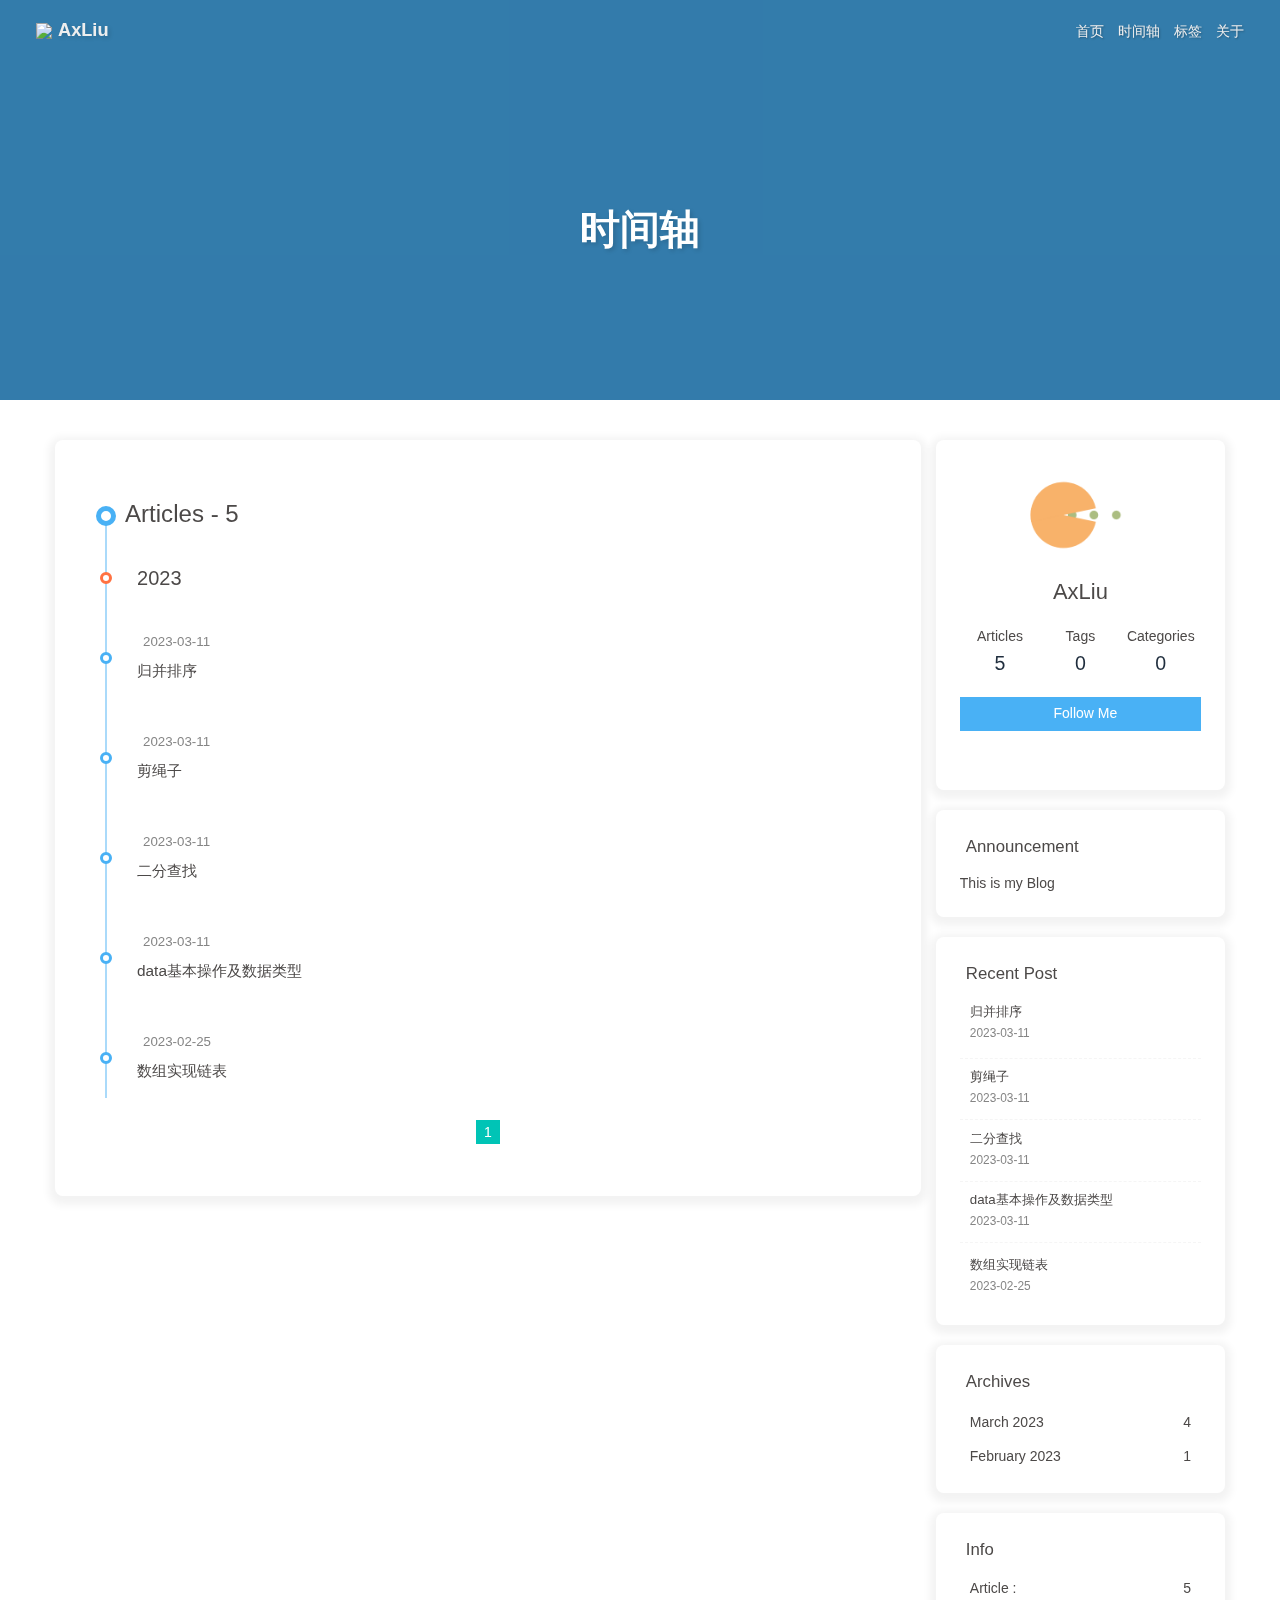
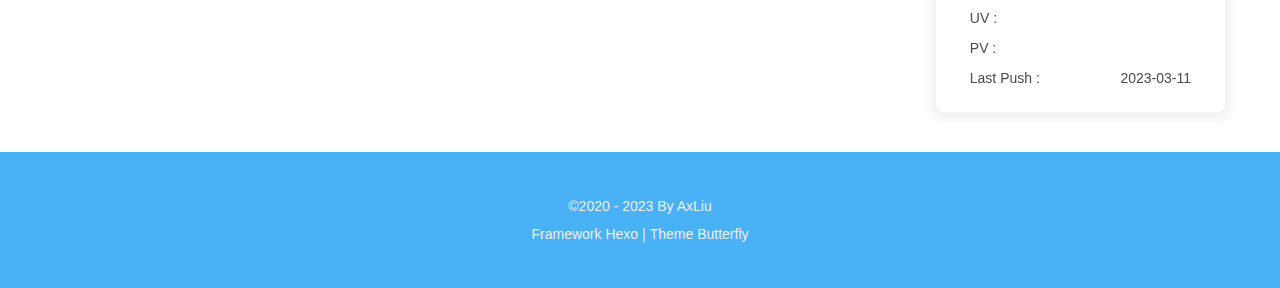
==== commit 8b680367: "Site updated: 2023-03-11 22:50:14" ====
--- a/archives/index.html
+++ b/archives/index.html
@@ -52,7 +52,7 @@
   isHome: false,
   isHighlightShrink: false,
   isToc: false,
-  postUpdate: '2023-03-11 22:47:10'
+  postUpdate: '2023-03-11 22:48:01'
 }</script><noscript><style type="text/css">
   #nav {
     opacity: 1
@@ -156,4 +156,4 @@
       }
     }
     detectApple()
-    })(window)</script><meta name="generator" content="Hexo 6.3.0"></head><body><div id="web_bg"></div><div id="sidebar"><div id="menu-mask"></div><div id="sidebar-menus"><div class="avatar-img is-center"><img src="https://cdn.jsdelivr.net/gh/AxLiupore/Hexo-images@main/images/%E5%BE%AE%E4%BF%A1%E5%9B%BE%E7%89%87_20221120155552.jpg" onerror="onerror=null;src='/img/friend_404.gif'" alt="avatar"/></div><div class="sidebar-site-data site-data is-center"><a href="/archives/"><div class="headline">Articles</div><div class="length-num">4</div></a><a href="/tags/"><div class="headline">Tags</div><div class="length-num">0</div></a><a href="/categories/"><div class="headline">Categories</div><div class="length-num">0</div></a></div><hr/><div class="menus_items"><div class="menus_item"><a class="site-page" href="/"><i class="fa-fw fas fa-home"></i><span> 首页</span></a></div><div class="menus_item"><a class="site-page" href="/archives/"><i class="fa-fw fas fa-archive"></i><span> 时间轴</span></a></div><div class="menus_item"><a class="site-page" href="/tags/"><i class="fa-fw fas fa-tags"></i><span> 标签</span></a></div><div class="menus_item"><a class="site-page" href="/about/"><i class="fa-fw fas fa-heart"></i><span> 关于</span></a></div></div></div></div><div class="page" id="body-wrap"><header class="not-home-page" id="page-header"><nav id="nav"><span id="blog-info"><a href="/" title="AxLiu"><img class="site-icon" src="https://cdn.jsdelivr.net/gh/AxLiupore/Hexo-images@main/images/a0092f9ecc8a70c751312e664e17a0a.png"/><span class="site-name">AxLiu</span></a></span><div id="menus"><div class="menus_items"><div class="menus_item"><a class="site-page" href="/"><i class="fa-fw fas fa-home"></i><span> 首页</span></a></div><div class="menus_item"><a class="site-page" href="/archives/"><i class="fa-fw fas fa-archive"></i><span> 时间轴</span></a></div><div class="menus_item"><a class="site-page" href="/tags/"><i class="fa-fw fas fa-tags"></i><span> 标签</span></a></div><div class="menus_item"><a class="site-page" href="/about/"><i class="fa-fw fas fa-heart"></i><span> 关于</span></a></div></div><div id="toggle-menu"><a class="site-page" href="javascript:void(0);"><i class="fas fa-bars fa-fw"></i></a></div></div></nav><div id="page-site-info"><h1 id="site-title">时间轴</h1></div></header><main class="layout" id="content-inner"><div id="archive"><div class="article-sort-title">Articles - 4</div><div class="article-sort"><div class="article-sort-item year">2023</div><div class="article-sort-item no-article-cover"><div class="article-sort-item-info"><div class="article-sort-item-time"><i class="far fa-calendar-alt"></i><time class="post-meta-date-created" datetime="2023-03-11T06:15:01.000Z" title="Created 2023-03-11 14:15:01">2023-03-11</time></div><a class="article-sort-item-title" href="/2023/03/11/%E5%89%AA%E7%BB%B3%E5%AD%90/" title="剪绳子">剪绳子</a></div></div><div class="article-sort-item no-article-cover"><div class="article-sort-item-info"><div class="article-sort-item-time"><i class="far fa-calendar-alt"></i><time class="post-meta-date-created" datetime="2023-03-11T05:42:33.000Z" title="Created 2023-03-11 13:42:33">2023-03-11</time></div><a class="article-sort-item-title" href="/2023/03/11/%E4%BA%8C%E5%88%86%E6%9F%A5%E6%89%BE/" title="二分查找">二分查找</a></div></div><div class="article-sort-item no-article-cover"><div class="article-sort-item-info"><div class="article-sort-item-time"><i class="far fa-calendar-alt"></i><time class="post-meta-date-created" datetime="2023-03-11T01:29:48.000Z" title="Created 2023-03-11 09:29:48">2023-03-11</time></div><a class="article-sort-item-title" href="/2023/03/11/data%E5%9F%BA%E6%9C%AC%E6%93%8D%E4%BD%9C%E5%8F%8A%E6%95%B0%E6%8D%AE%E7%B1%BB%E5%9E%8B/" title="data基本操作及数据类型">data基本操作及数据类型</a></div></div><div class="article-sort-item no-article-cover"><div class="article-sort-item-info"><div class="article-sort-item-time"><i class="far fa-calendar-alt"></i><time class="post-meta-date-created" datetime="2023-02-25T13:13:46.000Z" title="Created 2023-02-25 21:13:46">2023-02-25</time></div><a class="article-sort-item-title" href="/2023/02/25/%E6%95%B0%E7%BB%84%E5%AE%9E%E7%8E%B0%E9%93%BE%E8%A1%A8/" title="数组实现链表">数组实现链表</a></div></div></div><nav id="pagination"><div class="pagination"><span class="page-number current">1</span></div></nav></div><div class="aside-content" id="aside-content"><div class="card-widget card-info"><div class="is-center"><div class="avatar-img"><img src="https://cdn.jsdelivr.net/gh/AxLiupore/Hexo-images@main/images/%E5%BE%AE%E4%BF%A1%E5%9B%BE%E7%89%87_20221120155552.jpg" onerror="this.onerror=null;this.src='/img/friend_404.gif'" alt="avatar"/></div><div class="author-info__name">AxLiu</div><div class="author-info__description"></div></div><div class="card-info-data site-data is-center"><a href="/archives/"><div class="headline">Articles</div><div class="length-num">4</div></a><a href="/tags/"><div class="headline">Tags</div><div class="length-num">0</div></a><a href="/categories/"><div class="headline">Categories</div><div class="length-num">0</div></a></div><a id="card-info-btn" target="_blank" rel="noopener" href="https://github.com/AxLiupore"><i class="fab fa-github"></i><span>Follow Me</span></a><div class="card-info-social-icons is-center"><a class="social-icon" href="https://github.com/AxLiupore" target="_blank" title="Github"><i class="fab fa-github"></i></a><a class="social-icon" href="/276836658@qq.com" target="_blank" title="Email"><i class="fas fa-envelope"></i></a></div></div><div class="card-widget card-announcement"><div class="item-headline"><i class="fas fa-bullhorn fa-shake"></i><span>Announcement</span></div><div class="announcement_content">This is my Blog</div></div><div class="sticky_layout"><div class="card-widget card-recent-post"><div class="item-headline"><i class="fas fa-history"></i><span>Recent Post</span></div><div class="aside-list"><div class="aside-list-item no-cover"><div class="content"><a class="title" href="/2023/03/11/%E5%89%AA%E7%BB%B3%E5%AD%90/" title="剪绳子">剪绳子</a><time datetime="2023-03-11T06:15:01.000Z" title="Created 2023-03-11 14:15:01">2023-03-11</time></div></div><div class="aside-list-item no-cover"><div class="content"><a class="title" href="/2023/03/11/%E4%BA%8C%E5%88%86%E6%9F%A5%E6%89%BE/" title="二分查找">二分查找</a><time datetime="2023-03-11T05:42:33.000Z" title="Created 2023-03-11 13:42:33">2023-03-11</time></div></div><div class="aside-list-item no-cover"><div class="content"><a class="title" href="/2023/03/11/data%E5%9F%BA%E6%9C%AC%E6%93%8D%E4%BD%9C%E5%8F%8A%E6%95%B0%E6%8D%AE%E7%B1%BB%E5%9E%8B/" title="data基本操作及数据类型">data基本操作及数据类型</a><time datetime="2023-03-11T01:29:48.000Z" title="Created 2023-03-11 09:29:48">2023-03-11</time></div></div><div class="aside-list-item no-cover"><div class="content"><a class="title" href="/2023/02/25/%E6%95%B0%E7%BB%84%E5%AE%9E%E7%8E%B0%E9%93%BE%E8%A1%A8/" title="数组实现链表">数组实现链表</a><time datetime="2023-02-25T13:13:46.000Z" title="Created 2023-02-25 21:13:46">2023-02-25</time></div></div></div></div><div class="card-widget card-archives"><div class="item-headline"><i class="fas fa-archive"></i><span>Archives</span></div><ul class="card-archive-list"><li class="card-archive-list-item"><a class="card-archive-list-link" href="/archives/2023/03/"><span class="card-archive-list-date">March 2023</span><span class="card-archive-list-count">3</span></a></li><li class="card-archive-list-item"><a class="card-archive-list-link" href="/archives/2023/02/"><span class="card-archive-list-date">February 2023</span><span class="card-archive-list-count">1</span></a></li></ul></div><div class="card-widget card-webinfo"><div class="item-headline"><i class="fas fa-chart-line"></i><span>Info</span></div><div class="webinfo"><div class="webinfo-item"><div class="item-name">Article :</div><div class="item-count">4</div></div><div class="webinfo-item"><div class="item-name">UV :</div><div class="item-count" id="busuanzi_value_site_uv"><i class="fa-solid fa-spinner fa-spin"></i></div></div><div class="webinfo-item"><div class="item-name">PV :</div><div class="item-count" id="busuanzi_value_site_pv"><i class="fa-solid fa-spinner fa-spin"></i></div></div><div class="webinfo-item"><div class="item-name">Last Push :</div><div class="item-count" id="last-push-date" data-lastPushDate="2023-03-11T14:47:10.886Z"><i class="fa-solid fa-spinner fa-spin"></i></div></div></div></div></div></div></main><footer id="footer"><div id="footer-wrap"><div class="copyright">&copy;2020 - 2023 By AxLiu</div><div class="framework-info"><span>Framework </span><a target="_blank" rel="noopener" href="https://hexo.io">Hexo</a><span class="footer-separator">|</span><span>Theme </span><a target="_blank" rel="noopener" href="https://github.com/jerryc127/hexo-theme-butterfly">Butterfly</a></div></div></footer></div><div id="rightside"><div id="rightside-config-hide"><button id="darkmode" type="button" title="Switch Between Light And Dark Mode"><i class="fas fa-adjust"></i></button><button id="hide-aside-btn" type="button" title="Toggle between single-column and double-column"><i class="fas fa-arrows-alt-h"></i></button></div><div id="rightside-config-show"><button id="rightside_config" type="button" title="Setting"><i class="fas fa-cog fa-spin"></i></button><button id="go-up" type="button" title="Back To Top"><span class="scroll-percent"></span><i class="fas fa-arrow-up"></i></button></div></div><div><script src="/js/utils.js"></script><script src="/js/main.js"></script><script src="https://cdn.jsdelivr.net/npm/@fancyapps/ui/dist/fancybox.umd.min.js"></script><div class="js-pjax"></div><script async data-pjax src="//busuanzi.ibruce.info/busuanzi/2.3/busuanzi.pure.mini.js"></script></div></body></html>+    })(window)</script><meta name="generator" content="Hexo 6.3.0"></head><body><div id="web_bg"></div><div id="sidebar"><div id="menu-mask"></div><div id="sidebar-menus"><div class="avatar-img is-center"><img src="https://cdn.jsdelivr.net/gh/AxLiupore/Hexo-images@main/images/%E5%BE%AE%E4%BF%A1%E5%9B%BE%E7%89%87_20221120155552.jpg" onerror="onerror=null;src='/img/friend_404.gif'" alt="avatar"/></div><div class="sidebar-site-data site-data is-center"><a href="/archives/"><div class="headline">Articles</div><div class="length-num">5</div></a><a href="/tags/"><div class="headline">Tags</div><div class="length-num">0</div></a><a href="/categories/"><div class="headline">Categories</div><div class="length-num">0</div></a></div><hr/><div class="menus_items"><div class="menus_item"><a class="site-page" href="/"><i class="fa-fw fas fa-home"></i><span> 首页</span></a></div><div class="menus_item"><a class="site-page" href="/archives/"><i class="fa-fw fas fa-archive"></i><span> 时间轴</span></a></div><div class="menus_item"><a class="site-page" href="/tags/"><i class="fa-fw fas fa-tags"></i><span> 标签</span></a></div><div class="menus_item"><a class="site-page" href="/about/"><i class="fa-fw fas fa-heart"></i><span> 关于</span></a></div></div></div></div><div class="page" id="body-wrap"><header class="not-home-page" id="page-header"><nav id="nav"><span id="blog-info"><a href="/" title="AxLiu"><img class="site-icon" src="https://cdn.jsdelivr.net/gh/AxLiupore/Hexo-images@main/images/a0092f9ecc8a70c751312e664e17a0a.png"/><span class="site-name">AxLiu</span></a></span><div id="menus"><div class="menus_items"><div class="menus_item"><a class="site-page" href="/"><i class="fa-fw fas fa-home"></i><span> 首页</span></a></div><div class="menus_item"><a class="site-page" href="/archives/"><i class="fa-fw fas fa-archive"></i><span> 时间轴</span></a></div><div class="menus_item"><a class="site-page" href="/tags/"><i class="fa-fw fas fa-tags"></i><span> 标签</span></a></div><div class="menus_item"><a class="site-page" href="/about/"><i class="fa-fw fas fa-heart"></i><span> 关于</span></a></div></div><div id="toggle-menu"><a class="site-page" href="javascript:void(0);"><i class="fas fa-bars fa-fw"></i></a></div></div></nav><div id="page-site-info"><h1 id="site-title">时间轴</h1></div></header><main class="layout" id="content-inner"><div id="archive"><div class="article-sort-title">Articles - 5</div><div class="article-sort"><div class="article-sort-item year">2023</div><div class="article-sort-item no-article-cover"><div class="article-sort-item-info"><div class="article-sort-item-time"><i class="far fa-calendar-alt"></i><time class="post-meta-date-created" datetime="2023-03-11T14:36:05.000Z" title="Created 2023-03-11 22:36:05">2023-03-11</time></div><a class="article-sort-item-title" href="/2023/03/11/%E5%BD%92%E5%B9%B6%E6%8E%92%E5%BA%8F/" title="归并排序">归并排序</a></div></div><div class="article-sort-item no-article-cover"><div class="article-sort-item-info"><div class="article-sort-item-time"><i class="far fa-calendar-alt"></i><time class="post-meta-date-created" datetime="2023-03-11T06:15:01.000Z" title="Created 2023-03-11 14:15:01">2023-03-11</time></div><a class="article-sort-item-title" href="/2023/03/11/%E5%89%AA%E7%BB%B3%E5%AD%90/" title="剪绳子">剪绳子</a></div></div><div class="article-sort-item no-article-cover"><div class="article-sort-item-info"><div class="article-sort-item-time"><i class="far fa-calendar-alt"></i><time class="post-meta-date-created" datetime="2023-03-11T05:42:33.000Z" title="Created 2023-03-11 13:42:33">2023-03-11</time></div><a class="article-sort-item-title" href="/2023/03/11/%E4%BA%8C%E5%88%86%E6%9F%A5%E6%89%BE/" title="二分查找">二分查找</a></div></div><div class="article-sort-item no-article-cover"><div class="article-sort-item-info"><div class="article-sort-item-time"><i class="far fa-calendar-alt"></i><time class="post-meta-date-created" datetime="2023-03-11T01:29:48.000Z" title="Created 2023-03-11 09:29:48">2023-03-11</time></div><a class="article-sort-item-title" href="/2023/03/11/data%E5%9F%BA%E6%9C%AC%E6%93%8D%E4%BD%9C%E5%8F%8A%E6%95%B0%E6%8D%AE%E7%B1%BB%E5%9E%8B/" title="data基本操作及数据类型">data基本操作及数据类型</a></div></div><div class="article-sort-item no-article-cover"><div class="article-sort-item-info"><div class="article-sort-item-time"><i class="far fa-calendar-alt"></i><time class="post-meta-date-created" datetime="2023-02-25T13:13:46.000Z" title="Created 2023-02-25 21:13:46">2023-02-25</time></div><a class="article-sort-item-title" href="/2023/02/25/%E6%95%B0%E7%BB%84%E5%AE%9E%E7%8E%B0%E9%93%BE%E8%A1%A8/" title="数组实现链表">数组实现链表</a></div></div></div><nav id="pagination"><div class="pagination"><span class="page-number current">1</span></div></nav></div><div class="aside-content" id="aside-content"><div class="card-widget card-info"><div class="is-center"><div class="avatar-img"><img src="https://cdn.jsdelivr.net/gh/AxLiupore/Hexo-images@main/images/%E5%BE%AE%E4%BF%A1%E5%9B%BE%E7%89%87_20221120155552.jpg" onerror="this.onerror=null;this.src='/img/friend_404.gif'" alt="avatar"/></div><div class="author-info__name">AxLiu</div><div class="author-info__description"></div></div><div class="card-info-data site-data is-center"><a href="/archives/"><div class="headline">Articles</div><div class="length-num">5</div></a><a href="/tags/"><div class="headline">Tags</div><div class="length-num">0</div></a><a href="/categories/"><div class="headline">Categories</div><div class="length-num">0</div></a></div><a id="card-info-btn" target="_blank" rel="noopener" href="https://github.com/AxLiupore"><i class="fab fa-github"></i><span>Follow Me</span></a><div class="card-info-social-icons is-center"><a class="social-icon" href="https://github.com/AxLiupore" target="_blank" title="Github"><i class="fab fa-github"></i></a><a class="social-icon" href="/276836658@qq.com" target="_blank" title="Email"><i class="fas fa-envelope"></i></a></div></div><div class="card-widget card-announcement"><div class="item-headline"><i class="fas fa-bullhorn fa-shake"></i><span>Announcement</span></div><div class="announcement_content">This is my Blog</div></div><div class="sticky_layout"><div class="card-widget card-recent-post"><div class="item-headline"><i class="fas fa-history"></i><span>Recent Post</span></div><div class="aside-list"><div class="aside-list-item no-cover"><div class="content"><a class="title" href="/2023/03/11/%E5%BD%92%E5%B9%B6%E6%8E%92%E5%BA%8F/" title="归并排序">归并排序</a><time datetime="2023-03-11T14:36:05.000Z" title="Created 2023-03-11 22:36:05">2023-03-11</time></div></div><div class="aside-list-item no-cover"><div class="content"><a class="title" href="/2023/03/11/%E5%89%AA%E7%BB%B3%E5%AD%90/" title="剪绳子">剪绳子</a><time datetime="2023-03-11T06:15:01.000Z" title="Created 2023-03-11 14:15:01">2023-03-11</time></div></div><div class="aside-list-item no-cover"><div class="content"><a class="title" href="/2023/03/11/%E4%BA%8C%E5%88%86%E6%9F%A5%E6%89%BE/" title="二分查找">二分查找</a><time datetime="2023-03-11T05:42:33.000Z" title="Created 2023-03-11 13:42:33">2023-03-11</time></div></div><div class="aside-list-item no-cover"><div class="content"><a class="title" href="/2023/03/11/data%E5%9F%BA%E6%9C%AC%E6%93%8D%E4%BD%9C%E5%8F%8A%E6%95%B0%E6%8D%AE%E7%B1%BB%E5%9E%8B/" title="data基本操作及数据类型">data基本操作及数据类型</a><time datetime="2023-03-11T01:29:48.000Z" title="Created 2023-03-11 09:29:48">2023-03-11</time></div></div><div class="aside-list-item no-cover"><div class="content"><a class="title" href="/2023/02/25/%E6%95%B0%E7%BB%84%E5%AE%9E%E7%8E%B0%E9%93%BE%E8%A1%A8/" title="数组实现链表">数组实现链表</a><time datetime="2023-02-25T13:13:46.000Z" title="Created 2023-02-25 21:13:46">2023-02-25</time></div></div></div></div><div class="card-widget card-archives"><div class="item-headline"><i class="fas fa-archive"></i><span>Archives</span></div><ul class="card-archive-list"><li class="card-archive-list-item"><a class="card-archive-list-link" href="/archives/2023/03/"><span class="card-archive-list-date">March 2023</span><span class="card-archive-list-count">4</span></a></li><li class="card-archive-list-item"><a class="card-archive-list-link" href="/archives/2023/02/"><span class="card-archive-list-date">February 2023</span><span class="card-archive-list-count">1</span></a></li></ul></div><div class="card-widget card-webinfo"><div class="item-headline"><i class="fas fa-chart-line"></i><span>Info</span></div><div class="webinfo"><div class="webinfo-item"><div class="item-name">Article :</div><div class="item-count">5</div></div><div class="webinfo-item"><div class="item-name">UV :</div><div class="item-count" id="busuanzi_value_site_uv"><i class="fa-solid fa-spinner fa-spin"></i></div></div><div class="webinfo-item"><div class="item-name">PV :</div><div class="item-count" id="busuanzi_value_site_pv"><i class="fa-solid fa-spinner fa-spin"></i></div></div><div class="webinfo-item"><div class="item-name">Last Push :</div><div class="item-count" id="last-push-date" data-lastPushDate="2023-03-11T14:48:01.006Z"><i class="fa-solid fa-spinner fa-spin"></i></div></div></div></div></div></div></main><footer id="footer"><div id="footer-wrap"><div class="copyright">&copy;2020 - 2023 By AxLiu</div><div class="framework-info"><span>Framework </span><a target="_blank" rel="noopener" href="https://hexo.io">Hexo</a><span class="footer-separator">|</span><span>Theme </span><a target="_blank" rel="noopener" href="https://github.com/jerryc127/hexo-theme-butterfly">Butterfly</a></div></div></footer></div><div id="rightside"><div id="rightside-config-hide"><button id="darkmode" type="button" title="Switch Between Light And Dark Mode"><i class="fas fa-adjust"></i></button><button id="hide-aside-btn" type="button" title="Toggle between single-column and double-column"><i class="fas fa-arrows-alt-h"></i></button></div><div id="rightside-config-show"><button id="rightside_config" type="button" title="Setting"><i class="fas fa-cog fa-spin"></i></button><button id="go-up" type="button" title="Back To Top"><span class="scroll-percent"></span><i class="fas fa-arrow-up"></i></button></div></div><div><script src="/js/utils.js"></script><script src="/js/main.js"></script><script src="https://cdn.jsdelivr.net/npm/@fancyapps/ui/dist/fancybox.umd.min.js"></script><div class="js-pjax"></div><script async data-pjax src="//busuanzi.ibruce.info/busuanzi/2.3/busuanzi.pure.mini.js"></script></div></body></html>